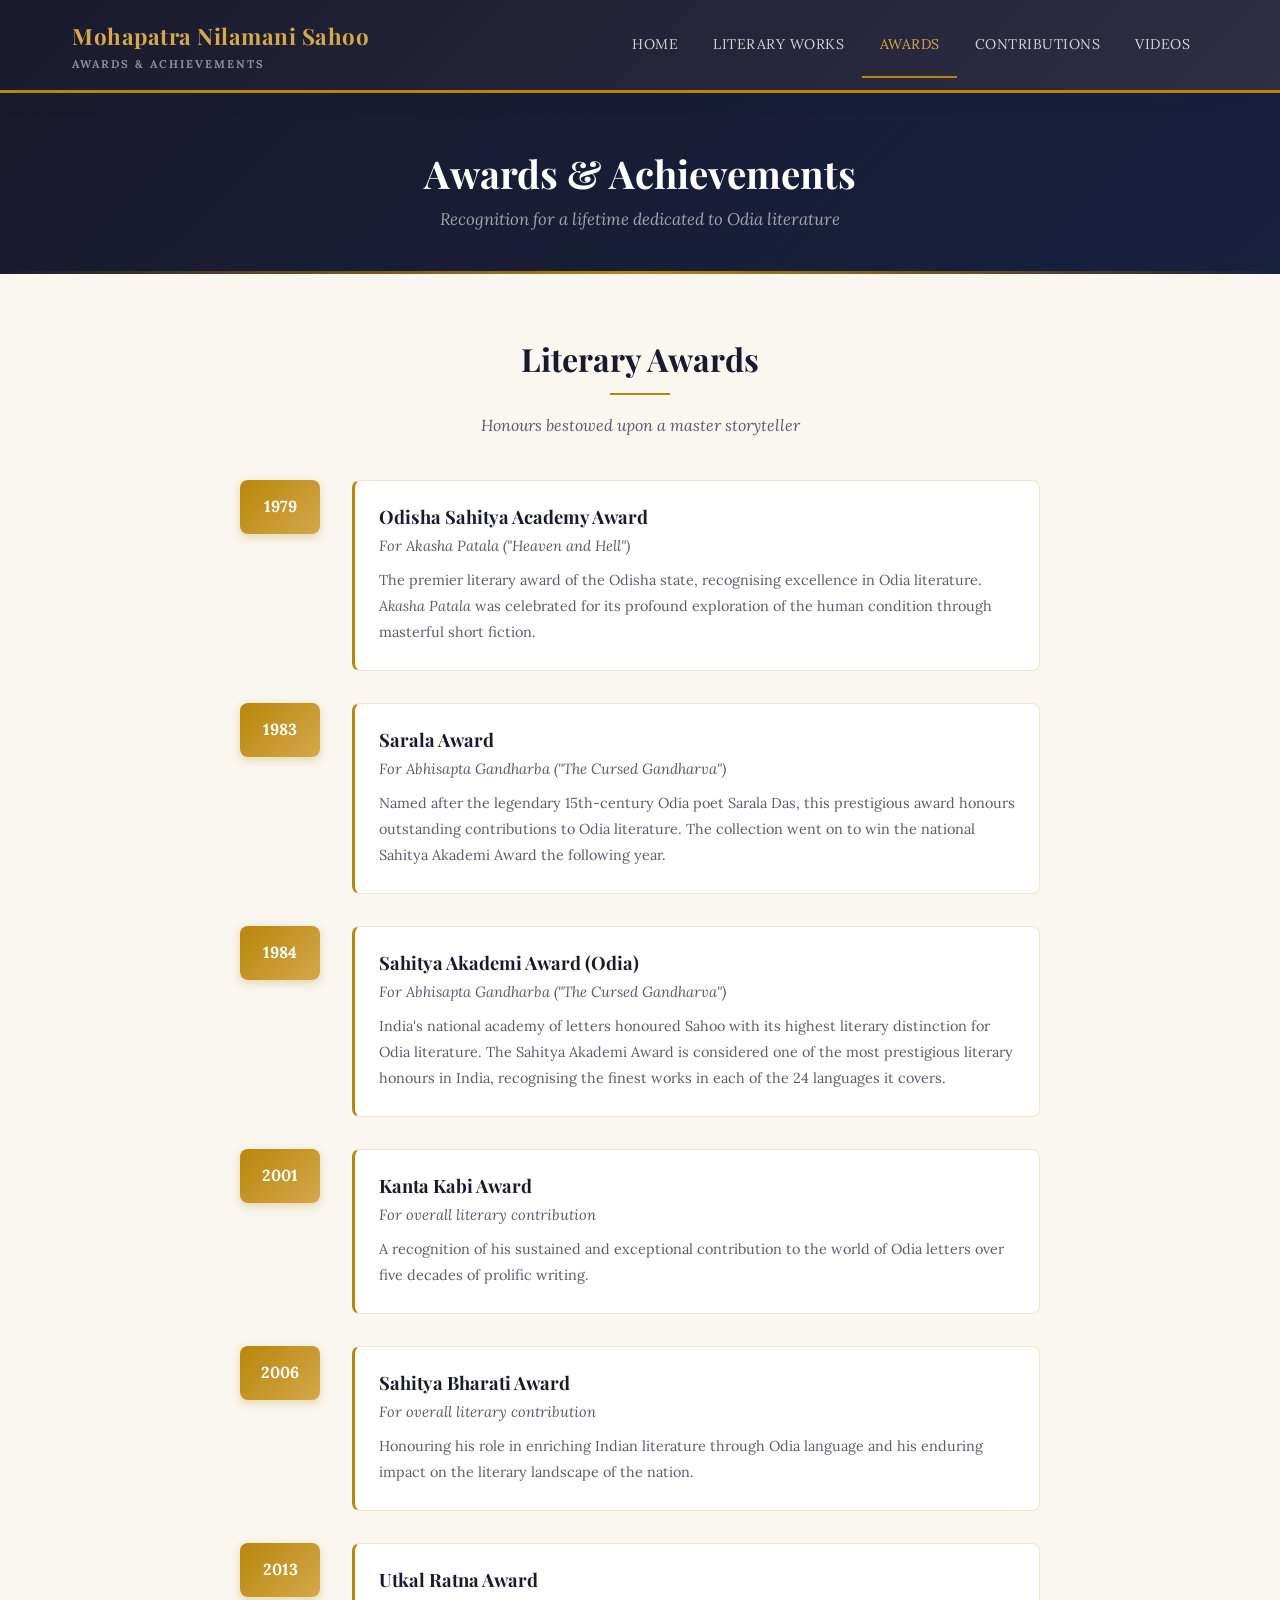
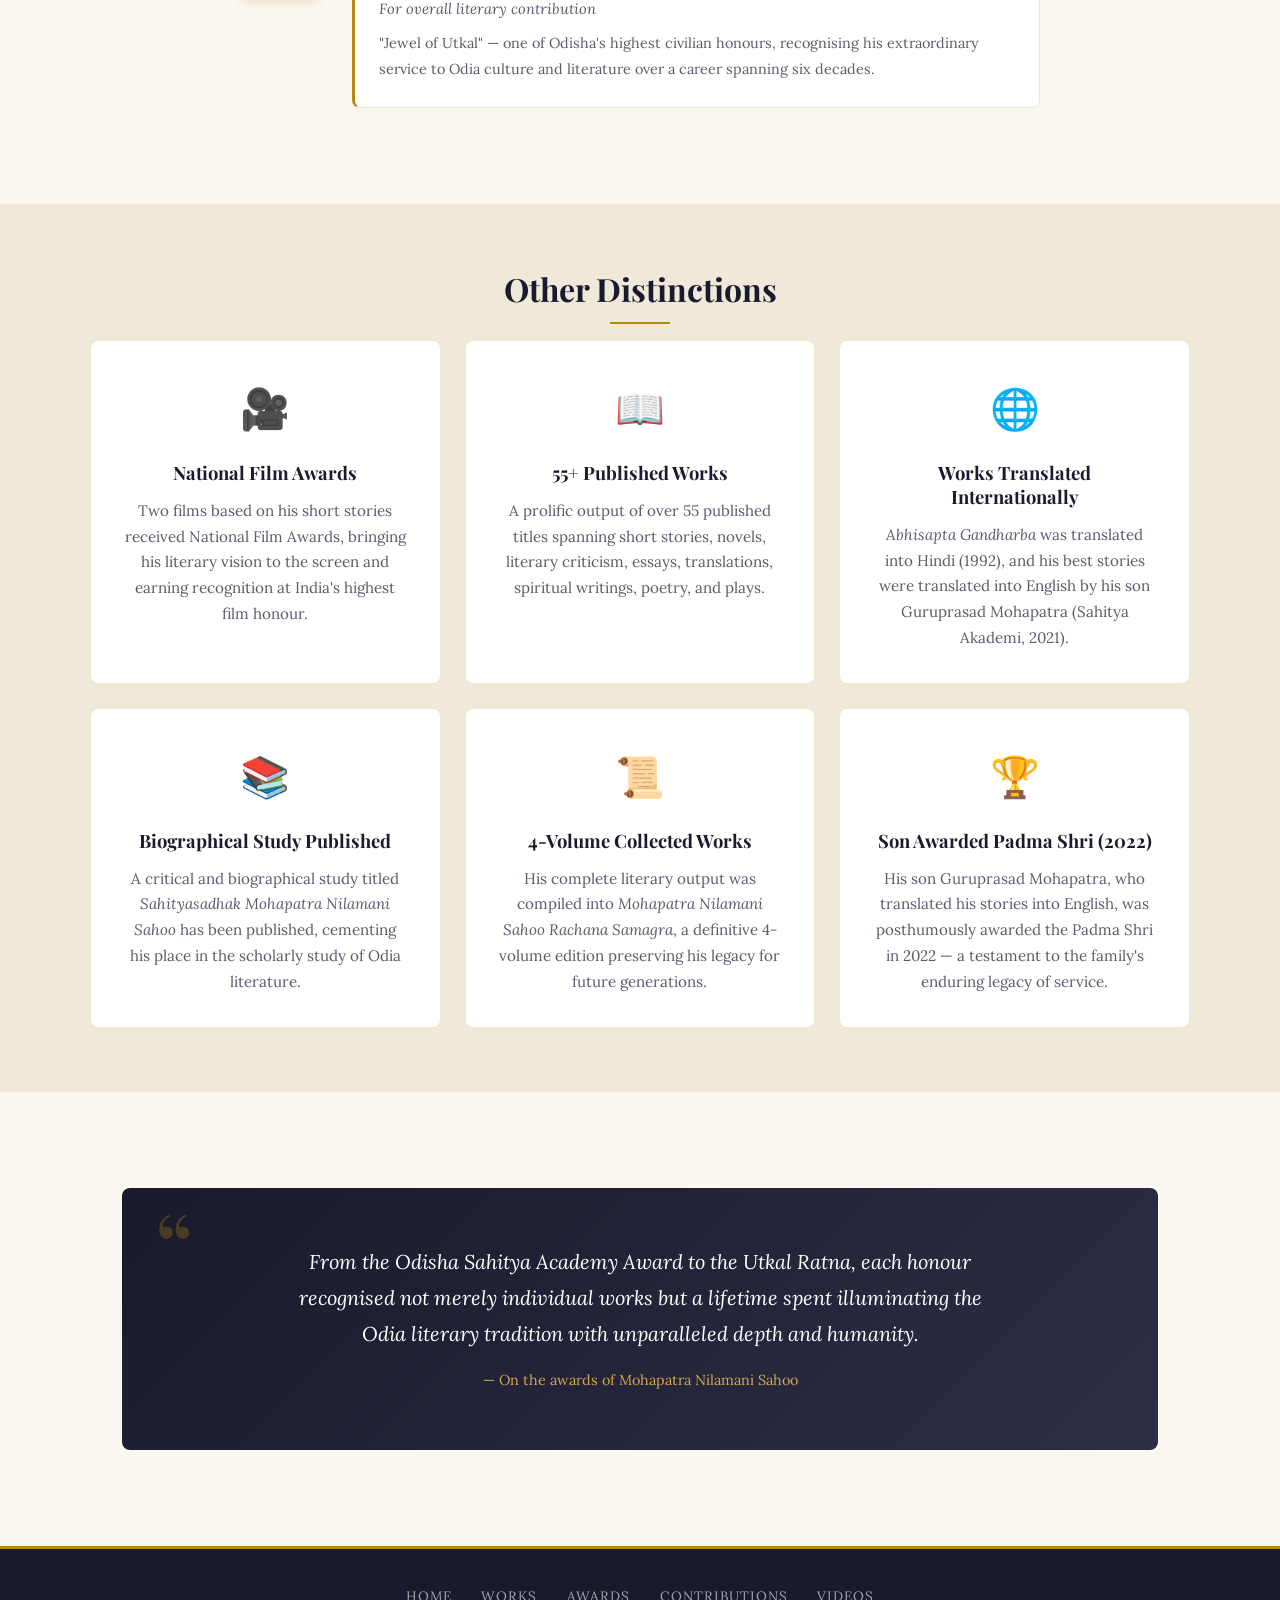
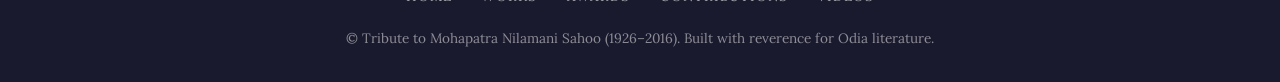
==== awards.html @ fc1d22e6 "Add static tribute website for Mohapatra Nilamani Sahoo" ====
<!DOCTYPE html>
<html lang="en">
<head>
  <meta charset="UTF-8">
  <meta name="viewport" content="width=device-width, initial-scale=1.0">
  <title>Awards &amp; Achievements — Mohapatra Nilamani Sahoo</title>
  <meta name="description" content="Awards and achievements of Mohapatra Nilamani Sahoo including Sahitya Akademi Award, Sarala Award, and Utkal Ratna.">
  <link rel="preconnect" href="https://fonts.googleapis.com">
  <link rel="preconnect" href="https://fonts.gstatic.com" crossorigin>
  <link href="https://fonts.googleapis.com/css2?family=Playfair+Display:ital,wght@0,400;0,700;1,400&family=Lora:ital,wght@0,400;0,600;0,700;1,400&display=swap" rel="stylesheet">
  <link rel="stylesheet" href="styles.css">
</head>
<body>

  <!-- HEADER -->
  <header class="site-header">
    <div class="header-inner">
      <div class="site-logo">
        <a href="index.html">
          Mohapatra Nilamani Sahoo
          <span class="subtitle">Awards &amp; Achievements</span>
        </a>
      </div>
      <button class="nav-toggle" aria-label="Toggle navigation" onclick="document.querySelector('.main-nav').classList.toggle('open')">
        <span></span><span></span><span></span>
      </button>
      <nav class="main-nav">
        <ul>
          <li><a href="index.html">Home</a></li>
          <li><a href="works.html">Literary Works</a></li>
          <li><a href="awards.html" class="active">Awards</a></li>
          <li><a href="contributions.html">Contributions</a></li>
          <li><a href="videos.html">Videos</a></li>
        </ul>
      </nav>
    </div>
  </header>

  <!-- PAGE HERO -->
  <section class="page-hero">
    <h1>Awards &amp; Achievements</h1>
    <p class="page-subtitle">Recognition for a lifetime dedicated to Odia literature</p>
  </section>

  <!-- AWARDS -->
  <section class="section">
    <h2 class="section-title">Literary Awards</h2>
    <hr class="section-divider">
    <p class="section-subtitle">Honours bestowed upon a master storyteller</p>

    <div class="awards-timeline">

      <div class="award-item">
        <div class="award-year-badge">1979</div>
        <div class="award-content">
          <h3>Odisha Sahitya Academy Award</h3>
          <p class="award-for">For <em>Akasha Patala</em> ("Heaven and Hell")</p>
          <p style="margin-top: 0.5rem; font-size: 0.9rem; color: var(--text-light);">
            The premier literary award of the Odisha state, recognising excellence in Odia literature.
            <em>Akasha Patala</em> was celebrated for its profound exploration of the human condition
            through masterful short fiction.
          </p>
        </div>
      </div>

      <div class="award-item">
        <div class="award-year-badge">1983</div>
        <div class="award-content">
          <h3>Sarala Award</h3>
          <p class="award-for">For <em>Abhisapta Gandharba</em> ("The Cursed Gandharva")</p>
          <p style="margin-top: 0.5rem; font-size: 0.9rem; color: var(--text-light);">
            Named after the legendary 15th-century Odia poet Sarala Das, this prestigious award
            honours outstanding contributions to Odia literature. The collection went on to win
            the national Sahitya Akademi Award the following year.
          </p>
        </div>
      </div>

      <div class="award-item">
        <div class="award-year-badge">1984</div>
        <div class="award-content">
          <h3>Sahitya Akademi Award (Odia)</h3>
          <p class="award-for">For <em>Abhisapta Gandharba</em> ("The Cursed Gandharva")</p>
          <p style="margin-top: 0.5rem; font-size: 0.9rem; color: var(--text-light);">
            India's national academy of letters honoured Sahoo with its highest literary distinction for
            Odia literature. The Sahitya Akademi Award is considered one of the most prestigious literary
            honours in India, recognising the finest works in each of the 24 languages it covers.
          </p>
        </div>
      </div>

      <div class="award-item">
        <div class="award-year-badge">2001</div>
        <div class="award-content">
          <h3>Kanta Kabi Award</h3>
          <p class="award-for">For overall literary contribution</p>
          <p style="margin-top: 0.5rem; font-size: 0.9rem; color: var(--text-light);">
            A recognition of his sustained and exceptional contribution to the world of Odia letters
            over five decades of prolific writing.
          </p>
        </div>
      </div>

      <div class="award-item">
        <div class="award-year-badge">2006</div>
        <div class="award-content">
          <h3>Sahitya Bharati Award</h3>
          <p class="award-for">For overall literary contribution</p>
          <p style="margin-top: 0.5rem; font-size: 0.9rem; color: var(--text-light);">
            Honouring his role in enriching Indian literature through Odia language and his
            enduring impact on the literary landscape of the nation.
          </p>
        </div>
      </div>

      <div class="award-item">
        <div class="award-year-badge">2013</div>
        <div class="award-content">
          <h3>Utkal Ratna Award</h3>
          <p class="award-for">For overall literary contribution</p>
          <p style="margin-top: 0.5rem; font-size: 0.9rem; color: var(--text-light);">
            "Jewel of Utkal" &mdash; one of Odisha's highest civilian honours, recognising his
            extraordinary service to Odia culture and literature over a career spanning six decades.
          </p>
        </div>
      </div>

    </div>
  </section>

  <!-- OTHER ACHIEVEMENTS -->
  <section class="section" style="background: var(--parchment-dark); max-width: 100%; padding: 4rem 2rem;">
    <div style="max-width: 1100px; margin: 0 auto;">
      <h2 class="section-title">Other Distinctions</h2>
      <hr class="section-divider">

      <div class="contrib-grid">
        <div class="contrib-card">
          <span class="contrib-icon">&#127909;</span>
          <h3>National Film Awards</h3>
          <p>Two films based on his short stories received National Film Awards, bringing his literary
             vision to the screen and earning recognition at India's highest film honour.</p>
        </div>

        <div class="contrib-card">
          <span class="contrib-icon">&#128214;</span>
          <h3>55+ Published Works</h3>
          <p>A prolific output of over 55 published titles spanning short stories, novels, literary
             criticism, essays, translations, spiritual writings, poetry, and plays.</p>
        </div>

        <div class="contrib-card">
          <span class="contrib-icon">&#127760;</span>
          <h3>Works Translated Internationally</h3>
          <p><em>Abhisapta Gandharba</em> was translated into Hindi (1992), and his best stories were
             translated into English by his son Guruprasad Mohapatra (Sahitya Akademi, 2021).</p>
        </div>

        <div class="contrib-card">
          <span class="contrib-icon">&#128218;</span>
          <h3>Biographical Study Published</h3>
          <p>A critical and biographical study titled <em>Sahityasadhak Mohapatra Nilamani Sahoo</em>
             has been published, cementing his place in the scholarly study of Odia literature.</p>
        </div>

        <div class="contrib-card">
          <span class="contrib-icon">&#128220;</span>
          <h3>4-Volume Collected Works</h3>
          <p>His complete literary output was compiled into <em>Mohapatra Nilamani Sahoo Rachana Samagra</em>,
             a definitive 4-volume edition preserving his legacy for future generations.</p>
        </div>

        <div class="contrib-card">
          <span class="contrib-icon">&#127942;</span>
          <h3>Son Awarded Padma Shri (2022)</h3>
          <p>His son Guruprasad Mohapatra, who translated his stories into English, was posthumously
             awarded the Padma Shri in 2022 &mdash; a testament to the family's enduring legacy of service.</p>
        </div>
      </div>
    </div>
  </section>

  <!-- QUOTE -->
  <section class="section">
    <div class="quote-block">
      <blockquote>
        From the Odisha Sahitya Academy Award to the Utkal Ratna, each honour recognised
        not merely individual works but a lifetime spent illuminating the Odia literary tradition
        with unparalleled depth and humanity.
      </blockquote>
      <cite>&mdash; On the awards of Mohapatra Nilamani Sahoo</cite>
    </div>
  </section>

  <!-- FOOTER -->
  <footer class="site-footer">
    <nav class="footer-nav">
      <a href="index.html">Home</a>
      <a href="works.html">Works</a>
      <a href="awards.html">Awards</a>
      <a href="contributions.html">Contributions</a>
      <a href="videos.html">Videos</a>
    </nav>
    <p>&copy; Tribute to Mohapatra Nilamani Sahoo (1926&ndash;2016). Built with reverence for Odia literature.</p>
  </footer>

</body>
</html>
---- styles.css ----
/* ===== RESET & BASE ===== */
*, *::before, *::after {
  margin: 0;
  padding: 0;
  box-sizing: border-box;
}

:root {
  --gold: #b8860b;
  --gold-light: #d4a84b;
  --gold-pale: #f5e6c8;
  --ink: #1a1a2e;
  --ink-light: #2d2d44;
  --parchment: #faf6f0;
  --parchment-dark: #f0e8d8;
  --white: #ffffff;
  --text: #333340;
  --text-light: #5a5a6e;
  --accent: #8b0000;
  --accent-light: #a52a2a;
  --shadow: rgba(26, 26, 46, 0.08);
  --shadow-md: rgba(26, 26, 46, 0.12);
  --border: rgba(184, 134, 11, 0.2);
  --transition: 0.3s ease;
}

html {
  scroll-behavior: smooth;
  font-size: 16px;
}

body {
  font-family: 'Lora', 'Georgia', serif;
  background-color: var(--parchment);
  color: var(--text);
  line-height: 1.8;
  min-height: 100vh;
  display: flex;
  flex-direction: column;
}

img { max-width: 100%; display: block; }
a { color: var(--accent); text-decoration: none; transition: color var(--transition); }
a:hover { color: var(--gold); }

h1, h2, h3, h4 {
  font-family: 'Playfair Display', 'Georgia', serif;
  color: var(--ink);
  line-height: 1.3;
}

/* ===== HEADER / NAV ===== */
.site-header {
  background: linear-gradient(135deg, var(--ink) 0%, var(--ink-light) 100%);
  border-bottom: 3px solid var(--gold);
  position: sticky;
  top: 0;
  z-index: 1000;
  box-shadow: 0 2px 20px var(--shadow-md);
}

.header-inner {
  max-width: 1200px;
  margin: 0 auto;
  padding: 0 2rem;
  display: flex;
  align-items: center;
  justify-content: space-between;
}

.site-logo {
  padding: 1rem 0;
}

.site-logo a {
  font-family: 'Playfair Display', serif;
  font-size: 1.4rem;
  font-weight: 700;
  color: var(--gold-light);
  letter-spacing: 0.5px;
}

.site-logo a:hover { color: var(--gold-pale); }

.site-logo .subtitle {
  display: block;
  font-family: 'Lora', serif;
  font-size: 0.7rem;
  color: rgba(255,255,255,0.5);
  letter-spacing: 2px;
  text-transform: uppercase;
  margin-top: -2px;
}

/* Hamburger */
.nav-toggle {
  display: none;
  background: none;
  border: none;
  cursor: pointer;
  padding: 0.5rem;
}

.nav-toggle span {
  display: block;
  width: 24px;
  height: 2px;
  background: var(--gold-light);
  margin: 5px 0;
  transition: var(--transition);
}

.main-nav ul {
  list-style: none;
  display: flex;
  gap: 0;
}

.main-nav a {
  display: block;
  padding: 1.2rem 1.1rem;
  color: rgba(255,255,255,0.8);
  font-family: 'Lora', serif;
  font-size: 0.88rem;
  letter-spacing: 0.5px;
  text-transform: uppercase;
  border-bottom: 2px solid transparent;
  transition: all var(--transition);
}

.main-nav a:hover,
.main-nav a.active {
  color: var(--gold-light);
  border-bottom-color: var(--gold);
}

/* ===== HERO ===== */
.hero {
  background: linear-gradient(135deg, var(--ink) 0%, #16213e 50%, var(--ink-light) 100%);
  color: var(--white);
  text-align: center;
  padding: 5rem 2rem 4rem;
  position: relative;
  overflow: hidden;
}

.hero::before {
  content: '';
  position: absolute;
  inset: 0;
  background: url("data:image/svg+xml,%3Csvg width='60' height='60' viewBox='0 0 60 60' xmlns='http://www.w3.org/2000/svg'%3E%3Cg fill='none' fill-rule='evenodd'%3E%3Cg fill='%23b8860b' fill-opacity='0.04'%3E%3Cpath d='M36 34v-4h-2v4h-4v2h4v4h2v-4h4v-2h-4zm0-30V0h-2v4h-4v2h4v4h2V6h4V4h-4zM6 34v-4H4v4H0v2h4v4h2v-4h4v-2H6zM6 4V0H4v4H0v2h4v4h2V6h4V4H6z'/%3E%3C/g%3E%3C/g%3E%3C/svg%3E");
  opacity: 1;
}

.hero-content { position: relative; z-index: 1; max-width: 800px; margin: 0 auto; }

.hero-ornament {
  color: var(--gold);
  font-size: 2rem;
  margin-bottom: 1rem;
  opacity: 0.6;
  letter-spacing: 8px;
}

.hero h1 {
  font-size: 3rem;
  color: var(--white);
  margin-bottom: 0.5rem;
  font-weight: 700;
  letter-spacing: 1px;
}

.hero .odia-name {
  font-size: 1.3rem;
  color: var(--gold-light);
  margin-bottom: 1rem;
  font-style: italic;
}

.hero .dates {
  font-size: 1.1rem;
  color: rgba(255,255,255,0.6);
  margin-bottom: 1.5rem;
}

.hero .tagline {
  font-size: 1.15rem;
  color: rgba(255,255,255,0.75);
  max-width: 600px;
  margin: 0 auto;
  font-style: italic;
  line-height: 1.7;
}

/* ===== PAGE HERO (smaller for inner pages) ===== */
.page-hero {
  background: linear-gradient(135deg, var(--ink) 0%, #16213e 100%);
  color: var(--white);
  text-align: center;
  padding: 3.5rem 2rem 2.5rem;
  position: relative;
}

.page-hero::after {
  content: '';
  position: absolute;
  bottom: 0;
  left: 0;
  right: 0;
  height: 3px;
  background: linear-gradient(90deg, transparent, var(--gold), transparent);
}

.page-hero h1 {
  font-size: 2.4rem;
  color: var(--white);
  margin-bottom: 0.3rem;
}

.page-hero .page-subtitle {
  color: rgba(255,255,255,0.6);
  font-style: italic;
  font-size: 1.05rem;
}

/* ===== SECTION ===== */
.section {
  padding: 4rem 2rem;
  max-width: 1100px;
  margin: 0 auto;
  width: 100%;
}

.section-title {
  font-size: 2rem;
  text-align: center;
  margin-bottom: 0.3rem;
  position: relative;
}

.section-subtitle {
  text-align: center;
  color: var(--text-light);
  font-style: italic;
  margin-bottom: 2.5rem;
  font-size: 1rem;
}

.section-divider {
  width: 60px;
  height: 2px;
  background: var(--gold);
  margin: 0.8rem auto 1rem;
  border: none;
}

/* ===== CARD ===== */
.card {
  background: var(--white);
  border-radius: 8px;
  padding: 2rem;
  box-shadow: 0 2px 12px var(--shadow);
  border: 1px solid var(--border);
  transition: transform var(--transition), box-shadow var(--transition);
}

.card:hover {
  transform: translateY(-3px);
  box-shadow: 0 6px 24px var(--shadow-md);
}

/* ===== BIOGRAPHY SECTION ===== */
.bio-grid {
  display: grid;
  grid-template-columns: 1fr 1fr;
  gap: 2.5rem;
  align-items: start;
}

.bio-text p {
  margin-bottom: 1rem;
  text-align: justify;
}

.bio-text p:first-child::first-letter {
  font-family: 'Playfair Display', serif;
  font-size: 3.5rem;
  float: left;
  line-height: 0.8;
  margin-right: 0.5rem;
  color: var(--gold);
  font-weight: 700;
}

.info-table {
  width: 100%;
  border-collapse: collapse;
}

.info-table tr {
  border-bottom: 1px solid var(--border);
}

.info-table td {
  padding: 0.75rem 1rem;
  vertical-align: top;
}

.info-table td:first-child {
  font-weight: 600;
  color: var(--ink);
  white-space: nowrap;
  width: 35%;
  font-size: 0.92rem;
}

.info-table td:last-child {
  color: var(--text-light);
}

/* ===== TIMELINE (Career) ===== */
.timeline {
  position: relative;
  padding-left: 2rem;
}

.timeline::before {
  content: '';
  position: absolute;
  left: 0;
  top: 0;
  bottom: 0;
  width: 2px;
  background: linear-gradient(to bottom, var(--gold), var(--gold-pale));
}

.timeline-item {
  position: relative;
  margin-bottom: 1.5rem;
  padding-left: 1.5rem;
}

.timeline-item::before {
  content: '';
  position: absolute;
  left: -2rem;
  top: 0.5rem;
  width: 10px;
  height: 10px;
  background: var(--gold);
  border-radius: 50%;
  border: 2px solid var(--parchment);
  margin-left: -4px;
}

.timeline-period {
  font-size: 0.82rem;
  font-weight: 700;
  color: var(--gold);
  text-transform: uppercase;
  letter-spacing: 1px;
}

.timeline-role {
  font-weight: 600;
  color: var(--ink);
  margin-top: 0.15rem;
}

.timeline-detail {
  font-size: 0.92rem;
  color: var(--text-light);
}

/* ===== WORKS PAGE ===== */
.works-nav {
  display: flex;
  justify-content: center;
  flex-wrap: wrap;
  gap: 0.5rem;
  margin-bottom: 2.5rem;
}

.works-nav a {
  padding: 0.5rem 1.2rem;
  border: 1px solid var(--border);
  border-radius: 100px;
  font-size: 0.88rem;
  color: var(--text);
  background: var(--white);
  transition: all var(--transition);
}

.works-nav a:hover,
.works-nav a.active {
  background: var(--gold);
  color: var(--white);
  border-color: var(--gold);
}

.works-category {
  margin-bottom: 3rem;
}

.works-category h2 {
  font-size: 1.6rem;
  color: var(--ink);
  border-left: 4px solid var(--gold);
  padding-left: 1rem;
  margin-bottom: 1.5rem;
}

.works-category h2 .count {
  font-size: 0.85rem;
  font-weight: 400;
  color: var(--text-light);
  margin-left: 0.5rem;
}

.works-grid {
  display: grid;
  grid-template-columns: repeat(auto-fill, minmax(300px, 1fr));
  gap: 1.2rem;
}

.work-card {
  background: var(--white);
  border-radius: 6px;
  padding: 1.3rem 1.5rem;
  border: 1px solid var(--border);
  display: flex;
  align-items: flex-start;
  gap: 1rem;
  transition: all var(--transition);
}

.work-card:hover {
  border-color: var(--gold);
  box-shadow: 0 4px 16px var(--shadow);
}

.work-year {
  background: var(--ink);
  color: var(--gold-light);
  font-size: 0.78rem;
  font-weight: 700;
  padding: 0.3rem 0.6rem;
  border-radius: 4px;
  white-space: nowrap;
  flex-shrink: 0;
  min-width: 3.2rem;
  text-align: center;
}

.work-year.no-year {
  background: var(--text-light);
  color: var(--white);
}

.work-info h3 {
  font-size: 1rem;
  font-weight: 600;
  color: var(--ink);
  font-style: italic;
  margin-bottom: 0.2rem;
}

.work-info p {
  font-size: 0.85rem;
  color: var(--text-light);
  line-height: 1.5;
}

/* ===== AWARDS PAGE ===== */
.awards-timeline {
  max-width: 800px;
  margin: 0 auto;
}

.award-item {
  display: flex;
  gap: 2rem;
  margin-bottom: 2rem;
  align-items: flex-start;
}

.award-year-badge {
  background: linear-gradient(135deg, var(--gold), var(--gold-light));
  color: var(--white);
  font-size: 1rem;
  font-weight: 700;
  padding: 0.8rem 1.2rem;
  border-radius: 8px;
  text-align: center;
  flex-shrink: 0;
  min-width: 5rem;
  box-shadow: 0 3px 10px rgba(184, 134, 11, 0.3);
}

.award-content {
  background: var(--white);
  border-radius: 8px;
  padding: 1.5rem;
  flex: 1;
  border: 1px solid var(--border);
  border-left: 3px solid var(--gold);
}

.award-content h3 {
  font-size: 1.15rem;
  color: var(--ink);
  margin-bottom: 0.3rem;
}

.award-content .award-for {
  font-style: italic;
  color: var(--text-light);
  font-size: 0.92rem;
}

/* ===== PHILANTHROPY / CONTRIBUTIONS ===== */
.contrib-grid {
  display: grid;
  grid-template-columns: repeat(auto-fill, minmax(320px, 1fr));
  gap: 1.5rem;
}

.contrib-card {
  background: var(--white);
  border-radius: 8px;
  padding: 2rem;
  border: 1px solid var(--border);
  text-align: center;
  transition: all var(--transition);
}

.contrib-card:hover {
  box-shadow: 0 6px 24px var(--shadow-md);
  transform: translateY(-3px);
}

.contrib-icon {
  font-size: 2.5rem;
  margin-bottom: 1rem;
  display: block;
}

.contrib-card h3 {
  font-size: 1.15rem;
  margin-bottom: 0.8rem;
  color: var(--ink);
}

.contrib-card p {
  color: var(--text-light);
  font-size: 0.95rem;
  line-height: 1.7;
}

/* ===== VIDEOS ===== */
.videos-grid {
  display: grid;
  grid-template-columns: repeat(auto-fill, minmax(480px, 1fr));
  gap: 2rem;
}

.video-card {
  background: var(--white);
  border-radius: 8px;
  overflow: hidden;
  border: 1px solid var(--border);
  box-shadow: 0 2px 12px var(--shadow);
  transition: all var(--transition);
}

.video-card:hover {
  box-shadow: 0 6px 24px var(--shadow-md);
  transform: translateY(-3px);
}

.video-embed {
  position: relative;
  padding-bottom: 56.25%;
  height: 0;
  overflow: hidden;
}

.video-embed iframe {
  position: absolute;
  top: 0; left: 0;
  width: 100%;
  height: 100%;
  border: none;
}

.video-info {
  padding: 1.2rem 1.5rem;
}

.video-info h3 {
  font-size: 1rem;
  color: var(--ink);
  margin-bottom: 0.3rem;
}

.video-info p {
  font-size: 0.88rem;
  color: var(--text-light);
}

/* ===== QUOTE BLOCK ===== */
.quote-block {
  background: linear-gradient(135deg, var(--ink), var(--ink-light));
  color: var(--white);
  text-align: center;
  padding: 3.5rem 2rem;
  margin: 2rem 0;
  border-radius: 8px;
  position: relative;
}

.quote-block::before {
  content: '\201C';
  font-family: 'Playfair Display', serif;
  font-size: 6rem;
  position: absolute;
  top: 0.5rem;
  left: 2rem;
  color: var(--gold);
  opacity: 0.3;
  line-height: 1;
}

.quote-block blockquote {
  font-size: 1.25rem;
  font-style: italic;
  max-width: 700px;
  margin: 0 auto;
  line-height: 1.8;
  position: relative;
  z-index: 1;
}

.quote-block cite {
  display: block;
  margin-top: 1rem;
  font-size: 0.9rem;
  color: var(--gold-light);
  font-style: normal;
}

/* ===== STATS BAR ===== */
.stats-bar {
  display: flex;
  justify-content: center;
  gap: 3rem;
  flex-wrap: wrap;
  padding: 2.5rem 2rem;
  background: var(--white);
  border-radius: 8px;
  box-shadow: 0 2px 12px var(--shadow);
  border: 1px solid var(--border);
  margin-bottom: 3rem;
}

.stat-item {
  text-align: center;
}

.stat-number {
  font-family: 'Playfair Display', serif;
  font-size: 2.5rem;
  font-weight: 700;
  color: var(--gold);
  line-height: 1;
}

.stat-label {
  font-size: 0.82rem;
  text-transform: uppercase;
  letter-spacing: 1.5px;
  color: var(--text-light);
  margin-top: 0.3rem;
}

/* ===== FOOTER ===== */
.site-footer {
  background: var(--ink);
  color: rgba(255,255,255,0.5);
  text-align: center;
  padding: 2rem;
  margin-top: auto;
  border-top: 3px solid var(--gold);
}

.site-footer p {
  font-size: 0.85rem;
}

.footer-nav {
  margin-bottom: 1rem;
}

.footer-nav a {
  color: rgba(255,255,255,0.6);
  margin: 0 0.8rem;
  font-size: 0.85rem;
  text-transform: uppercase;
  letter-spacing: 1px;
}

.footer-nav a:hover {
  color: var(--gold-light);
}

/* ===== RESPONSIVE ===== */
@media (max-width: 768px) {
  .header-inner {
    flex-wrap: wrap;
  }

  .nav-toggle {
    display: block;
  }

  .main-nav {
    width: 100%;
    display: none;
    order: 3;
  }

  .main-nav.open {
    display: block;
  }

  .main-nav ul {
    flex-direction: column;
  }

  .main-nav a {
    padding: 0.8rem 0;
    border-bottom: 1px solid rgba(255,255,255,0.05);
  }

  .hero h1 { font-size: 2rem; }
  .hero { padding: 3rem 1.5rem; }
  .page-hero h1 { font-size: 1.8rem; }

  .bio-grid {
    grid-template-columns: 1fr;
  }

  .section { padding: 2.5rem 1.5rem; }

  .works-grid {
    grid-template-columns: 1fr;
  }

  .award-item {
    flex-direction: column;
    gap: 1rem;
  }

  .videos-grid {
    grid-template-columns: 1fr;
  }

  .stats-bar {
    gap: 1.5rem;
  }

  .stat-number { font-size: 2rem; }
}

@media (max-width: 480px) {
  .hero h1 { font-size: 1.6rem; }
  .works-nav a { padding: 0.4rem 0.8rem; font-size: 0.8rem; }
  .stats-bar { gap: 1rem; }
}

/* ===== LEGACY NOTE ===== */
.legacy-banner {
  background: var(--parchment-dark);
  border: 1px solid var(--border);
  border-radius: 8px;
  padding: 1.5rem 2rem;
  margin-bottom: 2rem;
  font-style: italic;
  color: var(--text-light);
  text-align: center;
  line-height: 1.7;
}

/* ===== LITERARY STYLE SECTION ===== */
.style-list {
  list-style: none;
  display: grid;
  grid-template-columns: repeat(auto-fill, minmax(280px, 1fr));
  gap: 1rem;
}

.style-list li {
  padding: 1rem 1.2rem;
  background: var(--white);
  border-left: 3px solid var(--gold);
  border-radius: 0 6px 6px 0;
  box-shadow: 0 1px 6px var(--shadow);
  font-size: 0.95rem;
  color: var(--text);
}

/* Son's tribute section */
.tribute-box {
  background: linear-gradient(135deg, var(--gold-pale), var(--parchment));
  border: 1px solid var(--gold);
  border-radius: 8px;
  padding: 2rem;
  margin-top: 2rem;
}

.tribute-box h3 {
  color: var(--gold);
  margin-bottom: 0.8rem;
}

.tribute-box p {
  color: var(--text);
  line-height: 1.8;
}
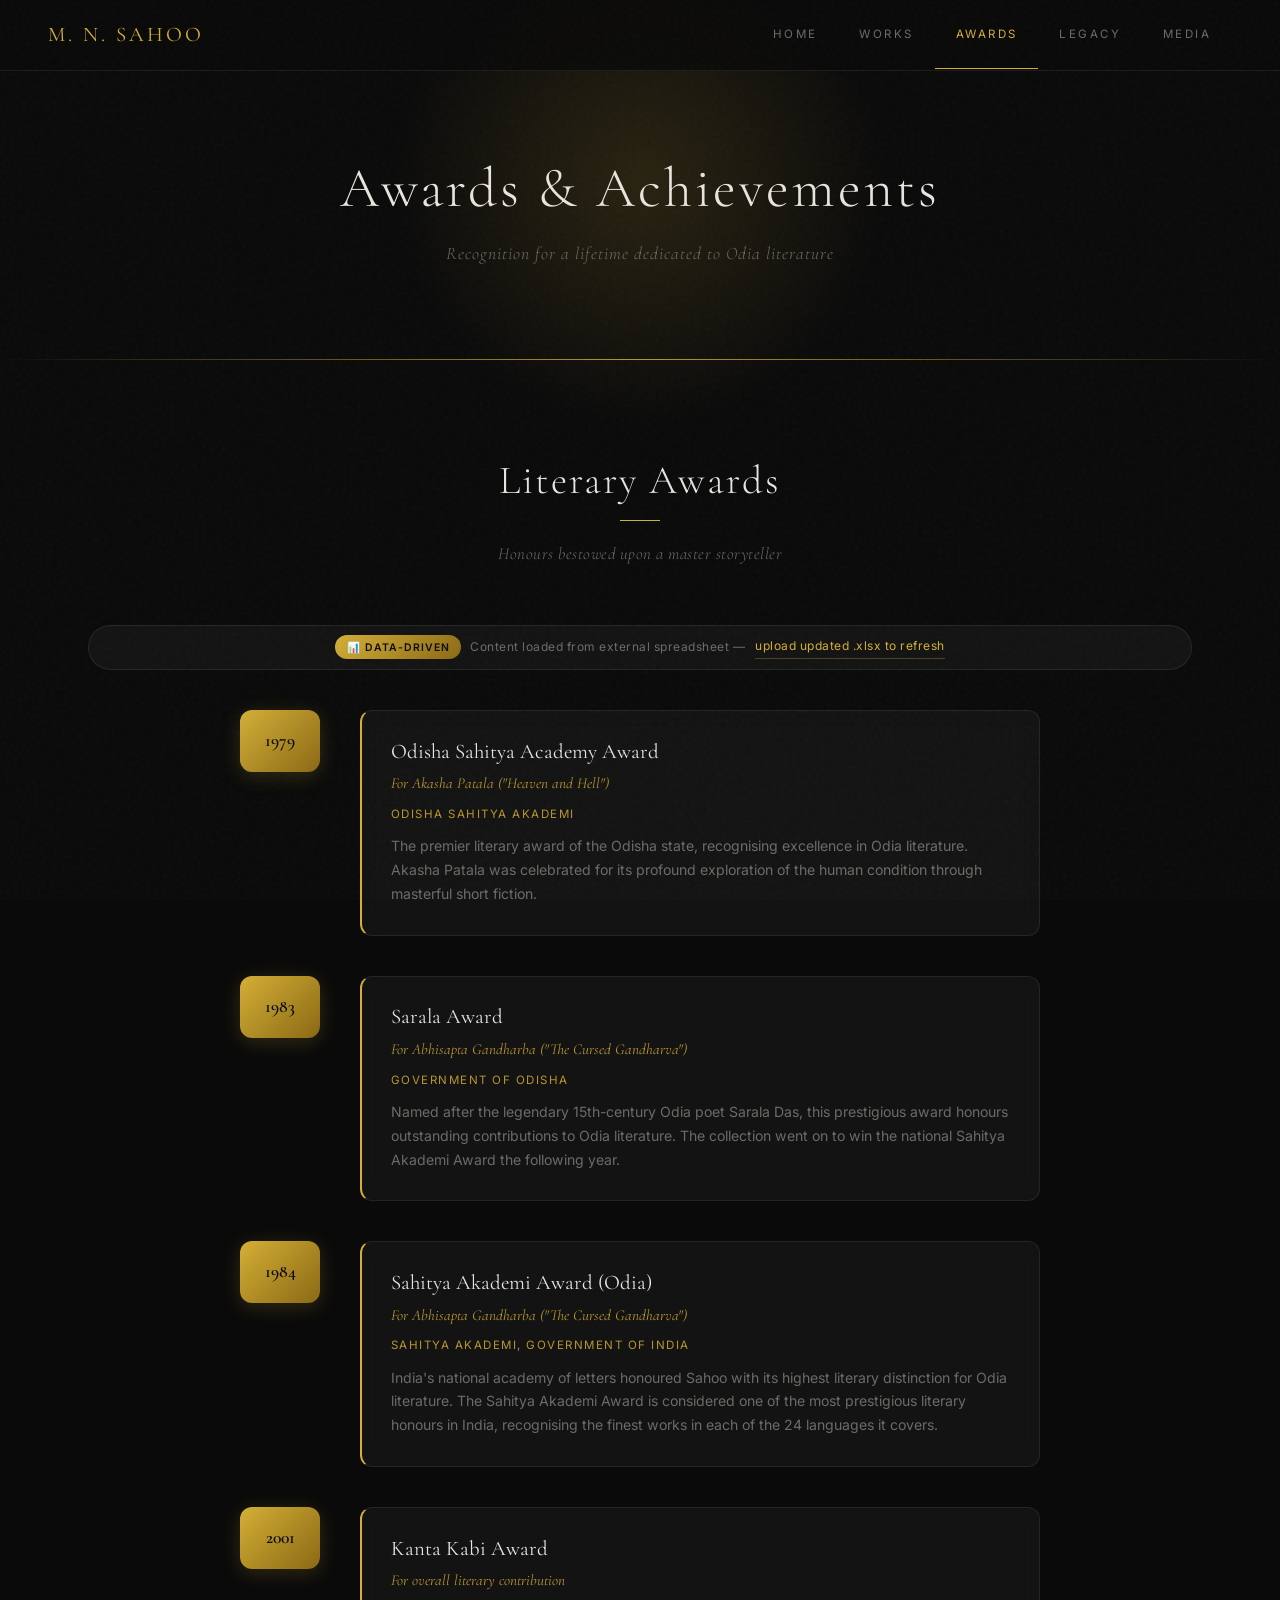
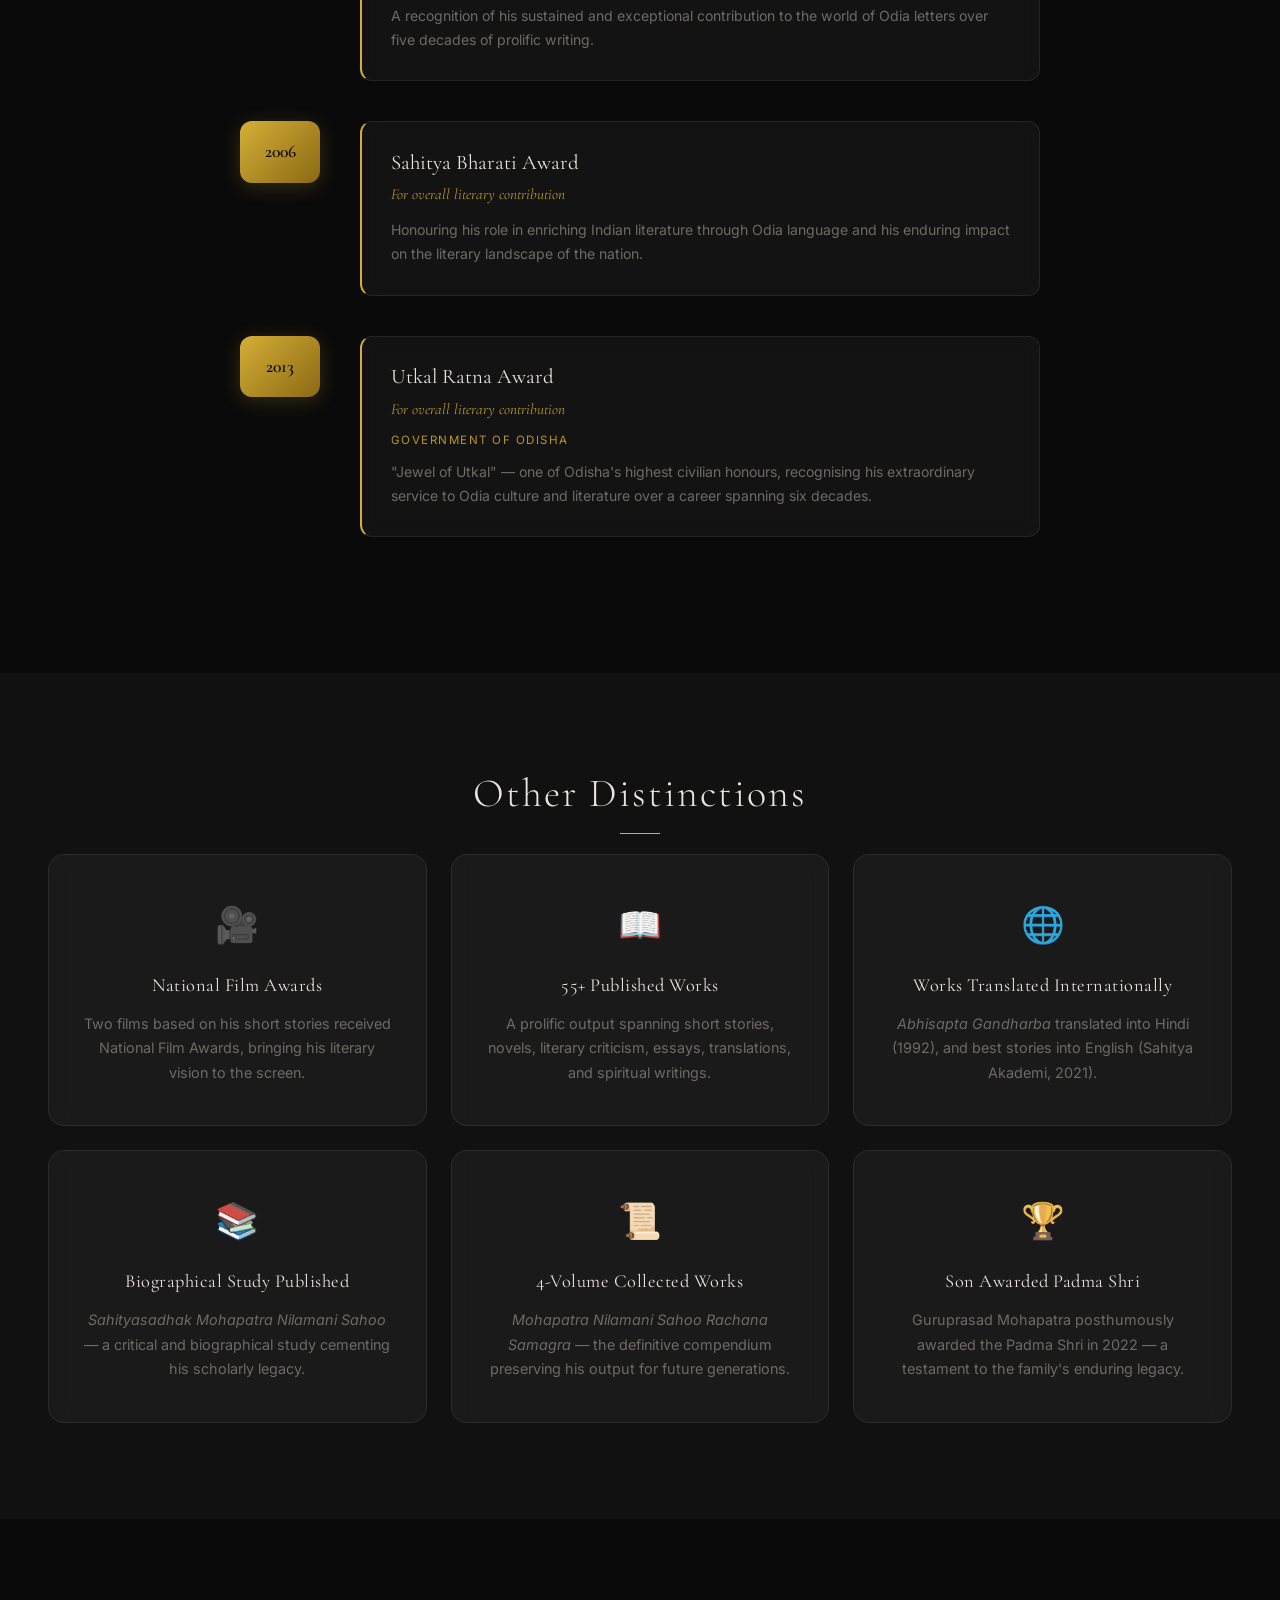
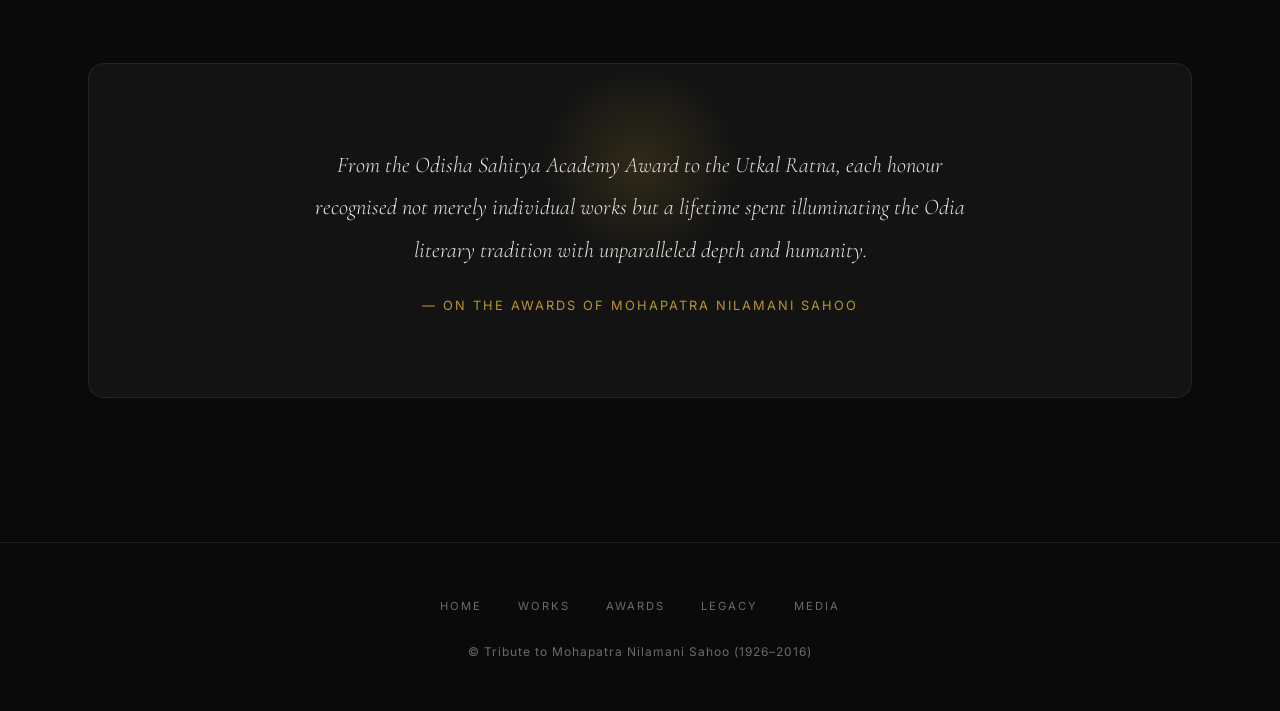
==== commit 5818e18d: "Changed Look and feel to luxury model ; Implements Data driven awards , literary work" ====
--- a/awards.html
+++ b/awards.html
@@ -4,11 +4,13 @@
   <meta charset="UTF-8">
   <meta name="viewport" content="width=device-width, initial-scale=1.0">
   <title>Awards &amp; Achievements — Mohapatra Nilamani Sahoo</title>
-  <meta name="description" content="Awards and achievements of Mohapatra Nilamani Sahoo including Sahitya Akademi Award, Sarala Award, and Utkal Ratna.">
+  <meta name="description" content="Awards and achievements of Mohapatra Nilamani Sahoo.">
+  <meta name="theme-color" content="#0A0A0A">
   <link rel="preconnect" href="https://fonts.googleapis.com">
   <link rel="preconnect" href="https://fonts.gstatic.com" crossorigin>
-  <link href="https://fonts.googleapis.com/css2?family=Playfair+Display:ital,wght@0,400;0,700;1,400&family=Lora:ital,wght@0,400;0,600;0,700;1,400&display=swap" rel="stylesheet">
+  <link href="https://fonts.googleapis.com/css2?family=Cormorant+Garamond:ital,wght@0,300;0,400;0,600;1,300;1,400&family=Inter:wght@300;400;500&display=swap" rel="stylesheet">
   <link rel="stylesheet" href="styles.css">
+  <script src="https://cdn.sheetjs.com/xlsx-0.20.3/package/dist/xlsx.full.min.js"></script>
 </head>
 <body>
 
@@ -16,10 +18,7 @@
   <header class="site-header">
     <div class="header-inner">
       <div class="site-logo">
-        <a href="index.html">
-          Mohapatra Nilamani Sahoo
-          <span class="subtitle">Awards &amp; Achievements</span>
-        </a>
+        <a href="index.html">M. N. Sahoo</a>
       </div>
       <button class="nav-toggle" aria-label="Toggle navigation" onclick="document.querySelector('.main-nav').classList.toggle('open')">
         <span></span><span></span><span></span>
@@ -27,10 +26,10 @@
       <nav class="main-nav">
         <ul>
           <li><a href="index.html">Home</a></li>
-          <li><a href="works.html">Literary Works</a></li>
+          <li><a href="works.html">Works</a></li>
           <li><a href="awards.html" class="active">Awards</a></li>
-          <li><a href="contributions.html">Contributions</a></li>
-          <li><a href="videos.html">Videos</a></li>
+          <li><a href="contributions.html">Legacy</a></li>
+          <li><a href="videos.html">Media</a></li>
         </ul>
       </nav>
     </div>
@@ -44,145 +43,69 @@
 
   <!-- AWARDS -->
   <section class="section">
-    <h2 class="section-title">Literary Awards</h2>
+    <h2 class="section-title reveal">Literary Awards</h2>
     <hr class="section-divider">
-    <p class="section-subtitle">Honours bestowed upon a master storyteller</p>
+    <p class="section-subtitle reveal">Honours bestowed upon a master storyteller</p>
 
-    <div class="awards-timeline">
+    <div class="data-source-note">
+      <span class="data-badge">&#128202; Data-driven</span>
+      Content loaded from external spreadsheet &mdash;
+      <label for="xlsx-upload" class="upload-link">upload updated .xlsx to refresh</label>
+      <input type="file" id="xlsx-upload" accept=".xlsx,.xls,.csv" style="display:none;">
+    </div>
 
-      <div class="award-item">
-        <div class="award-year-badge">1979</div>
-        <div class="award-content">
-          <h3>Odisha Sahitya Academy Award</h3>
-          <p class="award-for">For <em>Akasha Patala</em> ("Heaven and Hell")</p>
-          <p style="margin-top: 0.5rem; font-size: 0.9rem; color: var(--text-light);">
-            The premier literary award of the Odisha state, recognising excellence in Odia literature.
-            <em>Akasha Patala</em> was celebrated for its profound exploration of the human condition
-            through masterful short fiction.
-          </p>
-        </div>
+    <div class="awards-timeline" id="awards-timeline">
+      <div class="loading-spinner">
+        <div class="spinner"></div>
+        <p>Loading awards&hellip;</p>
       </div>
-
-      <div class="award-item">
-        <div class="award-year-badge">1983</div>
-        <div class="award-content">
-          <h3>Sarala Award</h3>
-          <p class="award-for">For <em>Abhisapta Gandharba</em> ("The Cursed Gandharva")</p>
-          <p style="margin-top: 0.5rem; font-size: 0.9rem; color: var(--text-light);">
-            Named after the legendary 15th-century Odia poet Sarala Das, this prestigious award
-            honours outstanding contributions to Odia literature. The collection went on to win
-            the national Sahitya Akademi Award the following year.
-          </p>
-        </div>
-      </div>
-
-      <div class="award-item">
-        <div class="award-year-badge">1984</div>
-        <div class="award-content">
-          <h3>Sahitya Akademi Award (Odia)</h3>
-          <p class="award-for">For <em>Abhisapta Gandharba</em> ("The Cursed Gandharva")</p>
-          <p style="margin-top: 0.5rem; font-size: 0.9rem; color: var(--text-light);">
-            India's national academy of letters honoured Sahoo with its highest literary distinction for
-            Odia literature. The Sahitya Akademi Award is considered one of the most prestigious literary
-            honours in India, recognising the finest works in each of the 24 languages it covers.
-          </p>
-        </div>
-      </div>
-
-      <div class="award-item">
-        <div class="award-year-badge">2001</div>
-        <div class="award-content">
-          <h3>Kanta Kabi Award</h3>
-          <p class="award-for">For overall literary contribution</p>
-          <p style="margin-top: 0.5rem; font-size: 0.9rem; color: var(--text-light);">
-            A recognition of his sustained and exceptional contribution to the world of Odia letters
-            over five decades of prolific writing.
-          </p>
-        </div>
-      </div>
-
-      <div class="award-item">
-        <div class="award-year-badge">2006</div>
-        <div class="award-content">
-          <h3>Sahitya Bharati Award</h3>
-          <p class="award-for">For overall literary contribution</p>
-          <p style="margin-top: 0.5rem; font-size: 0.9rem; color: var(--text-light);">
-            Honouring his role in enriching Indian literature through Odia language and his
-            enduring impact on the literary landscape of the nation.
-          </p>
-        </div>
-      </div>
-
-      <div class="award-item">
-        <div class="award-year-badge">2013</div>
-        <div class="award-content">
-          <h3>Utkal Ratna Award</h3>
-          <p class="award-for">For overall literary contribution</p>
-          <p style="margin-top: 0.5rem; font-size: 0.9rem; color: var(--text-light);">
-            "Jewel of Utkal" &mdash; one of Odisha's highest civilian honours, recognising his
-            extraordinary service to Odia culture and literature over a career spanning six decades.
-          </p>
-        </div>
-      </div>
-
     </div>
   </section>
 
   <!-- OTHER ACHIEVEMENTS -->
-  <section class="section" style="background: var(--parchment-dark); max-width: 100%; padding: 4rem 2rem;">
-    <div style="max-width: 1100px; margin: 0 auto;">
-      <h2 class="section-title">Other Distinctions</h2>
+  <div class="section-dark">
+    <div class="inner">
+      <h2 class="section-title reveal">Other Distinctions</h2>
       <hr class="section-divider">
 
       <div class="contrib-grid">
-        <div class="contrib-card">
+        <div class="contrib-card reveal">
           <span class="contrib-icon">&#127909;</span>
           <h3>National Film Awards</h3>
-          <p>Two films based on his short stories received National Film Awards, bringing his literary
-             vision to the screen and earning recognition at India's highest film honour.</p>
+          <p>Two films based on his short stories received National Film Awards, bringing his literary vision to the screen.</p>
         </div>
-
-        <div class="contrib-card">
+        <div class="contrib-card reveal">
           <span class="contrib-icon">&#128214;</span>
           <h3>55+ Published Works</h3>
-          <p>A prolific output of over 55 published titles spanning short stories, novels, literary
-             criticism, essays, translations, spiritual writings, poetry, and plays.</p>
+          <p>A prolific output spanning short stories, novels, literary criticism, essays, translations, and spiritual writings.</p>
         </div>
-
-        <div class="contrib-card">
+        <div class="contrib-card reveal">
           <span class="contrib-icon">&#127760;</span>
           <h3>Works Translated Internationally</h3>
-          <p><em>Abhisapta Gandharba</em> was translated into Hindi (1992), and his best stories were
-             translated into English by his son Guruprasad Mohapatra (Sahitya Akademi, 2021).</p>
+          <p><em>Abhisapta Gandharba</em> translated into Hindi (1992), and best stories into English (Sahitya Akademi, 2021).</p>
         </div>
-
-        <div class="contrib-card">
+        <div class="contrib-card reveal">
           <span class="contrib-icon">&#128218;</span>
           <h3>Biographical Study Published</h3>
-          <p>A critical and biographical study titled <em>Sahityasadhak Mohapatra Nilamani Sahoo</em>
-             has been published, cementing his place in the scholarly study of Odia literature.</p>
+          <p><em>Sahityasadhak Mohapatra Nilamani Sahoo</em> — a critical and biographical study cementing his scholarly legacy.</p>
         </div>
-
-        <div class="contrib-card">
+        <div class="contrib-card reveal">
           <span class="contrib-icon">&#128220;</span>
           <h3>4-Volume Collected Works</h3>
-          <p>His complete literary output was compiled into <em>Mohapatra Nilamani Sahoo Rachana Samagra</em>,
-             a definitive 4-volume edition preserving his legacy for future generations.</p>
+          <p><em>Mohapatra Nilamani Sahoo Rachana Samagra</em> — the definitive compendium preserving his output for future generations.</p>
         </div>
-
-        <div class="contrib-card">
+        <div class="contrib-card reveal">
           <span class="contrib-icon">&#127942;</span>
-          <h3>Son Awarded Padma Shri (2022)</h3>
-          <p>His son Guruprasad Mohapatra, who translated his stories into English, was posthumously
-             awarded the Padma Shri in 2022 &mdash; a testament to the family's enduring legacy of service.</p>
+          <h3>Son Awarded Padma Shri</h3>
+          <p>Guruprasad Mohapatra posthumously awarded the Padma Shri in 2022 — a testament to the family's enduring legacy.</p>
         </div>
       </div>
     </div>
-  </section>
+  </div>
 
   <!-- QUOTE -->
   <section class="section">
-    <div class="quote-block">
+    <div class="quote-block reveal">
       <blockquote>
         From the Odisha Sahitya Academy Award to the Utkal Ratna, each honour recognised
         not merely individual works but a lifetime spent illuminating the Odia literary tradition
@@ -198,11 +121,70 @@
       <a href="index.html">Home</a>
       <a href="works.html">Works</a>
       <a href="awards.html">Awards</a>
-      <a href="contributions.html">Contributions</a>
-      <a href="videos.html">Videos</a>
+      <a href="contributions.html">Legacy</a>
+      <a href="videos.html">Media</a>
     </nav>
-    <p>&copy; Tribute to Mohapatra Nilamani Sahoo (1926&ndash;2016). Built with reverence for Odia literature.</p>
+    <p>&copy; Tribute to Mohapatra Nilamani Sahoo (1926&ndash;2016)</p>
   </footer>
 
+  <script>
+    function renderAward(item) {
+      const desc = item.description ? `<p style="margin-top:0.6rem;font-size:0.88rem;color:var(--text-dim);">${item.description}</p>` : '';
+      const presenter = item.presentedBy ? `<p style="font-size:0.72rem;color:var(--gold-dim);margin-top:0.5rem;letter-spacing:1.5px;text-transform:uppercase;">${item.presentedBy}</p>` : '';
+      return `
+        <div class="award-item reveal">
+          <div class="award-year-badge">${item.year}</div>
+          <div class="award-content">
+            <h3>${item.award}</h3>
+            <p class="award-for">${item.awardedFor}</p>
+            ${presenter}${desc}
+          </div>
+        </div>`;
+    }
+
+    function renderAwards(data) {
+      const sorted = [...data].sort((a, b) => parseInt(a.year) - parseInt(b.year));
+      document.getElementById('awards-timeline').innerHTML = sorted.map(renderAward).join('');
+      document.querySelectorAll('.reveal').forEach(el => observer.observe(el));
+    }
+
+    function parseXLSX(ab) {
+      const wb = XLSX.read(ab, { type: 'array' });
+      return XLSX.utils.sheet_to_json(wb.Sheets[wb.SheetNames[0]]).map(r => ({
+        year: r['Year'] != null ? String(r['Year']) : '', award: r['Award Name'] || r['Award'] || '',
+        awardedFor: r['Awarded For'] || '', presentedBy: r['Presented By'] || '', description: r['Description'] || '',
+      }));
+    }
+
+    document.getElementById('xlsx-upload').addEventListener('change', async function(e) {
+      const file = e.target.files[0]; if (!file) return;
+      try { renderAwards(parseXLSX(await file.arrayBuffer())); showToast(`Loaded ${file.name}`); }
+      catch (err) { showToast('Error: ' + err.message, true); }
+    });
+
+    function showToast(msg, isError) {
+      const t = document.createElement('div');
+      t.className = 'toast' + (isError ? ' toast-error' : '');
+      t.textContent = msg; document.body.appendChild(t);
+      setTimeout(() => t.classList.add('show'), 10);
+      setTimeout(() => { t.classList.remove('show'); setTimeout(() => t.remove(), 400); }, 3000);
+    }
+
+    const observer = new IntersectionObserver((entries) => {
+      entries.forEach(e => { if (e.isIntersecting) e.target.classList.add('visible'); });
+    }, { threshold: 0.1, rootMargin: '0px 0px -50px 0px' });
+    document.querySelectorAll('.reveal').forEach(el => observer.observe(el));
+
+    (async function() {
+      try {
+        let data;
+        try { const r = await fetch('awards.xlsx'); if (!r.ok) throw 0; data = parseXLSX(await r.arrayBuffer()); }
+        catch { data = await (await fetch('data/awards.json')).json(); }
+        renderAwards(data);
+      } catch (err) {
+        document.getElementById('awards-timeline').innerHTML = `<p style="text-align:center;color:var(--accent);">Unable to load awards.</p>`;
+      }
+    })();
+  </script>
 </body>
 </html>
--- a/styles.css
+++ b/styles.css
@@ -1,3 +1,8 @@
+/* ===================================================================
+   MOHAPATRA NILAMANI SAHOO — Luxury Dark Theme
+   Inspired by: Rolex, Hermès, Apple product pages
+   =================================================================== */
+
 /* ===== RESET & BASE ===== */
 *, *::before, *::after {
   margin: 0;
@@ -6,22 +11,27 @@
 }
 
 :root {
-  --gold: #b8860b;
-  --gold-light: #d4a84b;
-  --gold-pale: #f5e6c8;
-  --ink: #1a1a2e;
-  --ink-light: #2d2d44;
-  --parchment: #faf6f0;
-  --parchment-dark: #f0e8d8;
-  --white: #ffffff;
-  --text: #333340;
-  --text-light: #5a5a6e;
-  --accent: #8b0000;
-  --accent-light: #a52a2a;
-  --shadow: rgba(26, 26, 46, 0.08);
-  --shadow-md: rgba(26, 26, 46, 0.12);
-  --border: rgba(184, 134, 11, 0.2);
-  --transition: 0.3s ease;
+  --noir: #0A0A0A;
+  --noir-light: #111111;
+  --noir-card: #161616;
+  --noir-elevated: #1C1C1E;
+  --gold: #D4AF37;
+  --gold-dim: #B8962E;
+  --gold-glow: rgba(212, 175, 55, 0.15);
+  --gold-glow-strong: rgba(212, 175, 55, 0.3);
+  --bronze: #8B6914;
+  --cream: #E8E4DE;
+  --cream-dim: #A8A49E;
+  --white: #FFFFFF;
+  --text: #C8C4BE;
+  --text-dim: #6E6B66;
+  --accent: #9B2335;
+  --glass: rgba(255, 255, 255, 0.04);
+  --glass-border: rgba(255, 255, 255, 0.08);
+  --shadow: rgba(0, 0, 0, 0.4);
+  --shadow-gold: rgba(212, 175, 55, 0.08);
+  --transition: 0.4s cubic-bezier(0.25, 0.46, 0.45, 0.94);
+  --transition-slow: 0.8s cubic-bezier(0.25, 0.46, 0.45, 0.94);
 }
 
 html {
@@ -30,66 +40,99 @@
 }
 
 body {
-  font-family: 'Lora', 'Georgia', serif;
-  background-color: var(--parchment);
+  font-family: 'Inter', -apple-system, 'Segoe UI', sans-serif;
+  background-color: var(--noir);
   color: var(--text);
-  line-height: 1.8;
+  line-height: 1.7;
   min-height: 100vh;
   display: flex;
   flex-direction: column;
+  -webkit-font-smoothing: antialiased;
+  -moz-osx-font-smoothing: grayscale;
+}
+
+/* Subtle film grain overlay */
+body::after {
+  content: '';
+  position: fixed;
+  inset: 0;
+  pointer-events: none;
+  z-index: 9999;
+  opacity: 0.03;
+  background-image: url("data:image/svg+xml,%3Csvg viewBox='0 0 256 256' xmlns='http://www.w3.org/2000/svg'%3E%3Cfilter id='noise'%3E%3CfeTurbulence type='fractalNoise' baseFrequency='0.9' numOctaves='4' stitchTiles='stitch'/%3E%3C/filter%3E%3Crect width='100%25' height='100%25' filter='url(%23noise)'/%3E%3C/svg%3E");
 }
 
 img { max-width: 100%; display: block; }
-a { color: var(--accent); text-decoration: none; transition: color var(--transition); }
-a:hover { color: var(--gold); }
+
+a {
+  color: var(--gold);
+  text-decoration: none;
+  transition: color var(--transition);
+}
+
+a:hover { color: var(--cream); }
 
 h1, h2, h3, h4 {
-  font-family: 'Playfair Display', 'Georgia', serif;
-  color: var(--ink);
-  line-height: 1.3;
+  font-family: 'Cormorant Garamond', 'Georgia', serif;
+  color: var(--cream);
+  line-height: 1.2;
+  font-weight: 300;
+}
+
+/* ===== SCROLL REVEAL ANIMATIONS ===== */
+.reveal {
+  opacity: 0;
+  transform: translateY(40px);
+  transition: opacity 0.8s ease, transform 0.8s ease;
+}
+
+.reveal.visible {
+  opacity: 1;
+  transform: translateY(0);
 }
 
 /* ===== HEADER / NAV ===== */
 .site-header {
-  background: linear-gradient(135deg, var(--ink) 0%, var(--ink-light) 100%);
-  border-bottom: 3px solid var(--gold);
-  position: sticky;
+  position: fixed;
   top: 0;
+  left: 0;
+  right: 0;
   z-index: 1000;
-  box-shadow: 0 2px 20px var(--shadow-md);
+  background: rgba(10, 10, 10, 0.85);
+  backdrop-filter: blur(20px) saturate(180%);
+  -webkit-backdrop-filter: blur(20px) saturate(180%);
+  border-bottom: 1px solid var(--glass-border);
+  transition: background var(--transition);
 }
 
 .header-inner {
-  max-width: 1200px;
+  max-width: 1400px;
   margin: 0 auto;
-  padding: 0 2rem;
+  padding: 0 3rem;
   display: flex;
   align-items: center;
   justify-content: space-between;
+  height: 70px;
 }
 
 .site-logo {
-  padding: 1rem 0;
+  display: flex;
+  align-items: center;
 }
 
 .site-logo a {
-  font-family: 'Playfair Display', serif;
-  font-size: 1.4rem;
-  font-weight: 700;
-  color: var(--gold-light);
-  letter-spacing: 0.5px;
-}
-
-.site-logo a:hover { color: var(--gold-pale); }
+  font-family: 'Cormorant Garamond', serif;
+  font-size: 1.3rem;
+  font-weight: 400;
+  color: var(--gold);
+  letter-spacing: 3px;
+  text-transform: uppercase;
+}
+
+.site-logo a:hover { color: var(--cream); }
 
 .site-logo .subtitle {
-  display: block;
-  font-family: 'Lora', serif;
-  font-size: 0.7rem;
-  color: rgba(255,255,255,0.5);
-  letter-spacing: 2px;
-  text-transform: uppercase;
-  margin-top: -2px;
+  display: none;
 }
 
 /* Hamburger */
@@ -99,14 +142,15 @@
   border: none;
   cursor: pointer;
   padding: 0.5rem;
+  z-index: 1001;
 }
 
 .nav-toggle span {
   display: block;
-  width: 24px;
-  height: 2px;
-  background: var(--gold-light);
-  margin: 5px 0;
+  width: 22px;
+  height: 1px;
+  background: var(--gold);
+  margin: 6px 0;
   transition: var(--transition);
 }
 
@@ -118,87 +162,138 @@
 
 .main-nav a {
   display: block;
-  padding: 1.2rem 1.1rem;
-  color: rgba(255,255,255,0.8);
-  font-family: 'Lora', serif;
-  font-size: 0.88rem;
-  letter-spacing: 0.5px;
+  padding: 1.5rem 1.3rem;
+  color: var(--text-dim);
+  font-family: 'Inter', sans-serif;
+  font-size: 0.72rem;
+  font-weight: 400;
+  letter-spacing: 2.5px;
   text-transform: uppercase;
-  border-bottom: 2px solid transparent;
+  border-bottom: 1px solid transparent;
   transition: all var(--transition);
 }
 
-.main-nav a:hover,
+.main-nav a:hover {
+  color: var(--gold);
+}
+
 .main-nav a.active {
-  color: var(--gold-light);
+  color: var(--gold);
   border-bottom-color: var(--gold);
 }
 
 /* ===== HERO ===== */
 .hero {
-  background: linear-gradient(135deg, var(--ink) 0%, #16213e 50%, var(--ink-light) 100%);
-  color: var(--white);
-  text-align: center;
-  padding: 5rem 2rem 4rem;
+  min-height: 100vh;
+  display: flex;
+  align-items: center;
+  justify-content: center;
+  text-align: center;
   position: relative;
   overflow: hidden;
+  background: var(--noir);
 }
 
 .hero::before {
   content: '';
   position: absolute;
-  inset: 0;
-  background: url("data:image/svg+xml,%3Csvg width='60' height='60' viewBox='0 0 60 60' xmlns='http://www.w3.org/2000/svg'%3E%3Cg fill='none' fill-rule='evenodd'%3E%3Cg fill='%23b8860b' fill-opacity='0.04'%3E%3Cpath d='M36 34v-4h-2v4h-4v2h4v4h2v-4h4v-2h-4zm0-30V0h-2v4h-4v2h4v4h2V6h4V4h-4zM6 34v-4H4v4H0v2h4v4h2v-4h4v-2H6zM6 4V0H4v4H0v2h4v4h2V6h4V4H6z'/%3E%3C/g%3E%3C/g%3E%3C/svg%3E");
-  opacity: 1;
-}
-
-.hero-content { position: relative; z-index: 1; max-width: 800px; margin: 0 auto; }
+  top: 50%;
+  left: 50%;
+  width: 600px;
+  height: 600px;
+  transform: translate(-50%, -50%);
+  background: radial-gradient(circle, var(--gold-glow) 0%, transparent 70%);
+  pointer-events: none;
+}
+
+.hero::after {
+  content: '';
+  position: absolute;
+  bottom: 0;
+  left: 0;
+  right: 0;
+  height: 1px;
+  background: linear-gradient(90deg, transparent, var(--gold-dim), transparent);
+}
+
+.hero-content {
+  position: relative;
+  z-index: 1;
+  max-width: 800px;
+  padding: 0 2rem;
+}
 
 .hero-ornament {
   color: var(--gold);
-  font-size: 2rem;
-  margin-bottom: 1rem;
-  opacity: 0.6;
-  letter-spacing: 8px;
+  font-size: 1rem;
+  margin-bottom: 2rem;
+  opacity: 0.4;
+  letter-spacing: 16px;
+  font-family: 'Cormorant Garamond', serif;
 }
 
 .hero h1 {
-  font-size: 3rem;
-  color: var(--white);
-  margin-bottom: 0.5rem;
-  font-weight: 700;
-  letter-spacing: 1px;
+  font-size: 4.5rem;
+  color: var(--cream);
+  margin-bottom: 0.8rem;
+  font-weight: 300;
+  letter-spacing: 2px;
+  line-height: 1.1;
 }
 
 .hero .odia-name {
-  font-size: 1.3rem;
-  color: var(--gold-light);
-  margin-bottom: 1rem;
+  font-family: 'Cormorant Garamond', serif;
+  font-size: 1.2rem;
+  color: var(--gold);
+  margin-bottom: 1.5rem;
   font-style: italic;
+  font-weight: 300;
+  letter-spacing: 4px;
 }
 
 .hero .dates {
-  font-size: 1.1rem;
-  color: rgba(255,255,255,0.6);
-  margin-bottom: 1.5rem;
+  font-size: 0.8rem;
+  color: var(--text-dim);
+  margin-bottom: 2.5rem;
+  letter-spacing: 6px;
+  text-transform: uppercase;
+  font-weight: 300;
 }
 
 .hero .tagline {
-  font-size: 1.15rem;
-  color: rgba(255,255,255,0.75);
-  max-width: 600px;
+  font-family: 'Cormorant Garamond', serif;
+  font-size: 1.25rem;
+  color: var(--text);
+  max-width: 550px;
   margin: 0 auto;
   font-style: italic;
-  line-height: 1.7;
-}
-
-/* ===== PAGE HERO (smaller for inner pages) ===== */
+  line-height: 1.8;
+  font-weight: 300;
+}
+
+/* ===== PAGE HERO (inner pages) ===== */
 .page-hero {
-  background: linear-gradient(135deg, var(--ink) 0%, #16213e 100%);
-  color: var(--white);
-  text-align: center;
-  padding: 3.5rem 2rem 2.5rem;
+  min-height: 40vh;
+  display: flex;
+  flex-direction: column;
+  align-items: center;
+  justify-content: center;
+  text-align: center;
   position: relative;
+  padding: 8rem 2rem 4rem;
+  background: var(--noir);
+}
+
+.page-hero::before {
+  content: '';
+  position: absolute;
+  top: 50%;
+  left: 50%;
+  width: 500px;
+  height: 500px;
+  transform: translate(-50%, -50%);
+  background: radial-gradient(circle, var(--gold-glow) 0%, transparent 70%);
+  pointer-events: none;
 }
 
 .page-hero::after {
@@ -207,89 +302,106 @@
   bottom: 0;
   left: 0;
   right: 0;
-  height: 3px;
-  background: linear-gradient(90deg, transparent, var(--gold), transparent);
+  height: 1px;
+  background: linear-gradient(90deg, transparent, var(--gold-dim), transparent);
 }
 
 .page-hero h1 {
-  font-size: 2.4rem;
-  color: var(--white);
-  margin-bottom: 0.3rem;
+  font-size: 3.5rem;
+  color: var(--cream);
+  font-weight: 300;
+  letter-spacing: 3px;
+  position: relative;
+  z-index: 1;
 }
 
 .page-hero .page-subtitle {
-  color: rgba(255,255,255,0.6);
+  color: var(--text-dim);
+  font-family: 'Cormorant Garamond', serif;
   font-style: italic;
-  font-size: 1.05rem;
+  font-size: 1.1rem;
+  margin-top: 1rem;
+  letter-spacing: 1px;
+  font-weight: 300;
+  position: relative;
+  z-index: 1;
 }
 
 /* ===== SECTION ===== */
 .section {
-  padding: 4rem 2rem;
-  max-width: 1100px;
+  padding: 6rem 3rem;
+  max-width: 1200px;
   margin: 0 auto;
   width: 100%;
 }
 
 .section-title {
-  font-size: 2rem;
-  text-align: center;
-  margin-bottom: 0.3rem;
-  position: relative;
+  font-size: 2.5rem;
+  text-align: center;
+  margin-bottom: 0.5rem;
+  font-weight: 300;
+  letter-spacing: 2px;
 }
 
 .section-subtitle {
   text-align: center;
-  color: var(--text-light);
+  color: var(--text-dim);
+  font-family: 'Cormorant Garamond', serif;
   font-style: italic;
-  margin-bottom: 2.5rem;
-  font-size: 1rem;
+  margin-bottom: 3.5rem;
+  font-size: 1.05rem;
+  letter-spacing: 0.5px;
+  font-weight: 300;
 }
 
 .section-divider {
-  width: 60px;
-  height: 2px;
+  width: 40px;
+  height: 1px;
   background: var(--gold);
-  margin: 0.8rem auto 1rem;
+  margin: 1rem auto 1.2rem;
   border: none;
 }
 
-/* ===== CARD ===== */
+/* ===== GLASSMORPHISM CARD ===== */
 .card {
-  background: var(--white);
-  border-radius: 8px;
-  padding: 2rem;
-  box-shadow: 0 2px 12px var(--shadow);
-  border: 1px solid var(--border);
-  transition: transform var(--transition), box-shadow var(--transition);
+  background: var(--glass);
+  backdrop-filter: blur(10px);
+  border-radius: 16px;
+  padding: 2.5rem;
+  border: 1px solid var(--glass-border);
+  transition: all var(--transition);
 }
 
 .card:hover {
-  transform: translateY(-3px);
-  box-shadow: 0 6px 24px var(--shadow-md);
+  border-color: rgba(212, 175, 55, 0.2);
+  box-shadow: 0 8px 40px var(--shadow-gold);
+  transform: translateY(-4px);
 }
 
 /* ===== BIOGRAPHY SECTION ===== */
 .bio-grid {
   display: grid;
   grid-template-columns: 1fr 1fr;
-  gap: 2.5rem;
+  gap: 4rem;
   align-items: start;
 }
 
 .bio-text p {
-  margin-bottom: 1rem;
+  margin-bottom: 1.2rem;
   text-align: justify;
+  color: var(--text);
+  font-size: 0.95rem;
 }
 
 .bio-text p:first-child::first-letter {
-  font-family: 'Playfair Display', serif;
-  font-size: 3.5rem;
+  font-family: 'Cormorant Garamond', serif;
+  font-size: 4rem;
   float: left;
-  line-height: 0.8;
-  margin-right: 0.5rem;
+  line-height: 0.75;
+  margin-right: 0.6rem;
+  margin-top: 0.1rem;
   color: var(--gold);
-  font-weight: 700;
+  font-weight: 400;
 }
 
 .info-table {
@@ -298,30 +410,32 @@
 }
 
 .info-table tr {
-  border-bottom: 1px solid var(--border);
+  border-bottom: 1px solid var(--glass-border);
 }
 
 .info-table td {
-  padding: 0.75rem 1rem;
+  padding: 0.85rem 1rem;
   vertical-align: top;
 }
 
 .info-table td:first-child {
-  font-weight: 600;
-  color: var(--ink);
+  font-weight: 400;
+  color: var(--gold-dim);
   white-space: nowrap;
   width: 35%;
-  font-size: 0.92rem;
+  font-size: 0.82rem;
+  letter-spacing: 1.5px;
+  text-transform: uppercase;
 }
 
 .info-table td:last-child {
-  color: var(--text-light);
+  color: var(--text);
 }
 
 /* ===== TIMELINE (Career) ===== */
 .timeline {
   position: relative;
-  padding-left: 2rem;
+  padding-left: 2.5rem;
 }
 
 .timeline::before {
@@ -330,46 +444,49 @@
   left: 0;
   top: 0;
   bottom: 0;
-  width: 2px;
-  background: linear-gradient(to bottom, var(--gold), var(--gold-pale));
+  width: 1px;
+  background: linear-gradient(to bottom, var(--gold), transparent);
 }
 
 .timeline-item {
   position: relative;
-  margin-bottom: 1.5rem;
-  padding-left: 1.5rem;
+  margin-bottom: 2rem;
+  padding-left: 2rem;
 }
 
 .timeline-item::before {
   content: '';
   position: absolute;
-  left: -2rem;
+  left: -2.5rem;
   top: 0.5rem;
-  width: 10px;
-  height: 10px;
+  width: 8px;
+  height: 8px;
   background: var(--gold);
   border-radius: 50%;
-  border: 2px solid var(--parchment);
-  margin-left: -4px;
+  box-shadow: 0 0 12px var(--gold-glow-strong);
+  margin-left: -3px;
 }
 
 .timeline-period {
-  font-size: 0.82rem;
-  font-weight: 700;
+  font-size: 0.72rem;
+  font-weight: 400;
   color: var(--gold);
   text-transform: uppercase;
-  letter-spacing: 1px;
+  letter-spacing: 2px;
 }
 
 .timeline-role {
-  font-weight: 600;
-  color: var(--ink);
+  font-family: 'Cormorant Garamond', serif;
+  font-weight: 400;
+  color: var(--cream);
+  margin-top: 0.2rem;
+  font-size: 1.1rem;
+}
+
+.timeline-detail {
+  font-size: 0.88rem;
+  color: var(--text-dim);
   margin-top: 0.15rem;
-}
-
-.timeline-detail {
-  font-size: 0.92rem;
-  color: var(--text-light);
 }
 
 /* ===== WORKS PAGE ===== */
@@ -377,57 +494,73 @@
   display: flex;
   justify-content: center;
   flex-wrap: wrap;
-  gap: 0.5rem;
-  margin-bottom: 2.5rem;
+  gap: 0.6rem;
+  margin-bottom: 3rem;
 }
 
 .works-nav a {
-  padding: 0.5rem 1.2rem;
-  border: 1px solid var(--border);
+  padding: 0.6rem 1.4rem;
+  border: 1px solid var(--glass-border);
   border-radius: 100px;
-  font-size: 0.88rem;
-  color: var(--text);
-  background: var(--white);
+  font-size: 0.75rem;
+  color: var(--text-dim);
+  background: var(--glass);
   transition: all var(--transition);
+  letter-spacing: 1px;
+  text-transform: uppercase;
+  font-weight: 400;
 }
 
 .works-nav a:hover,
 .works-nav a.active {
   background: var(--gold);
-  color: var(--white);
+  color: var(--noir);
   border-color: var(--gold);
 }
 
 .works-category {
-  margin-bottom: 3rem;
+  margin-bottom: 4rem;
 }
 
 .works-category h2 {
-  font-size: 1.6rem;
-  color: var(--ink);
-  border-left: 4px solid var(--gold);
-  padding-left: 1rem;
-  margin-bottom: 1.5rem;
+  font-size: 2rem;
+  color: var(--cream);
+  border-left: 2px solid var(--gold);
+  padding-left: 1.2rem;
+  margin-bottom: 2rem;
+  font-weight: 300;
+  letter-spacing: 1px;
 }
 
 .works-category h2 .count {
-  font-size: 0.85rem;
-  font-weight: 400;
-  color: var(--text-light);
+  font-size: 0.8rem;
+  font-weight: 300;
+  color: var(--text-dim);
   margin-left: 0.5rem;
+  letter-spacing: 0;
+  font-family: 'Inter', sans-serif;
+}
+
+.works-category h3 {
+  font-family: 'Inter', sans-serif;
+  font-size: 0.72rem;
+  letter-spacing: 2px;
+  text-transform: uppercase;
+  color: var(--gold-dim);
+  font-weight: 400;
 }
 
 .works-grid {
   display: grid;
-  grid-template-columns: repeat(auto-fill, minmax(300px, 1fr));
-  gap: 1.2rem;
+  grid-template-columns: repeat(auto-fill, minmax(320px, 1fr));
+  gap: 1rem;
 }
 
 .work-card {
-  background: var(--white);
-  border-radius: 6px;
-  padding: 1.3rem 1.5rem;
-  border: 1px solid var(--border);
+  background: var(--glass);
+  border-radius: 12px;
+  padding: 1.4rem 1.6rem;
+  border: 1px solid var(--glass-border);
   display: flex;
   align-items: flex-start;
   gap: 1rem;
@@ -435,40 +568,46 @@
 }
 
 .work-card:hover {
-  border-color: var(--gold);
-  box-shadow: 0 4px 16px var(--shadow);
+  border-color: rgba(212, 175, 55, 0.25);
+  box-shadow: 0 4px 30px var(--shadow-gold);
+  background: rgba(255, 255, 255, 0.06);
 }
 
 .work-year {
-  background: var(--ink);
-  color: var(--gold-light);
-  font-size: 0.78rem;
-  font-weight: 700;
-  padding: 0.3rem 0.6rem;
-  border-radius: 4px;
+  background: linear-gradient(135deg, var(--gold), var(--bronze));
+  color: var(--noir);
+  font-size: 0.72rem;
+  font-weight: 600;
+  padding: 0.35rem 0.7rem;
+  border-radius: 6px;
   white-space: nowrap;
   flex-shrink: 0;
   min-width: 3.2rem;
   text-align: center;
+  letter-spacing: 0.5px;
 }
 
 .work-year.no-year {
-  background: var(--text-light);
-  color: var(--white);
+  background: var(--noir-elevated);
+  color: var(--text-dim);
+  border: 1px solid var(--glass-border);
 }
 
 .work-info h3 {
-  font-size: 1rem;
-  font-weight: 600;
-  color: var(--ink);
+  font-family: 'Cormorant Garamond', serif;
+  font-size: 1.1rem;
+  font-weight: 400;
+  color: var(--cream);
   font-style: italic;
-  margin-bottom: 0.2rem;
+  margin-bottom: 0.3rem;
+  letter-spacing: 0;
+  text-transform: none;
 }
 
 .work-info p {
-  font-size: 0.85rem;
-  color: var(--text-light);
-  line-height: 1.5;
+  font-size: 0.82rem;
+  color: var(--text-dim);
+  line-height: 1.6;
 }
 
 /* ===== AWARDS PAGE ===== */
@@ -479,46 +618,56 @@
 
 .award-item {
   display: flex;
-  gap: 2rem;
-  margin-bottom: 2rem;
+  gap: 2.5rem;
+  margin-bottom: 2.5rem;
   align-items: flex-start;
 }
 
 .award-year-badge {
-  background: linear-gradient(135deg, var(--gold), var(--gold-light));
-  color: var(--white);
-  font-size: 1rem;
-  font-weight: 700;
-  padding: 0.8rem 1.2rem;
-  border-radius: 8px;
+  background: linear-gradient(135deg, var(--gold), var(--bronze));
+  color: var(--noir);
+  font-family: 'Cormorant Garamond', serif;
+  font-size: 1.1rem;
+  font-weight: 600;
+  padding: 1rem 1.3rem;
+  border-radius: 12px;
   text-align: center;
   flex-shrink: 0;
   min-width: 5rem;
-  box-shadow: 0 3px 10px rgba(184, 134, 11, 0.3);
+  box-shadow: 0 4px 20px rgba(212, 175, 55, 0.2);
 }
 
 .award-content {
-  background: var(--white);
-  border-radius: 8px;
-  padding: 1.5rem;
+  background: var(--glass);
+  backdrop-filter: blur(10px);
+  border-radius: 12px;
+  padding: 1.8rem;
   flex: 1;
-  border: 1px solid var(--border);
-  border-left: 3px solid var(--gold);
+  border: 1px solid var(--glass-border);
+  border-left: 2px solid var(--gold);
+  transition: all var(--transition);
+}
+
+.award-content:hover {
+  border-color: rgba(212, 175, 55, 0.3);
+  box-shadow: 0 4px 30px var(--shadow-gold);
 }
 
 .award-content h3 {
-  font-size: 1.15rem;
-  color: var(--ink);
-  margin-bottom: 0.3rem;
+  font-size: 1.3rem;
+  color: var(--cream);
+  margin-bottom: 0.4rem;
+  font-weight: 400;
 }
 
 .award-content .award-for {
+  font-family: 'Cormorant Garamond', serif;
   font-style: italic;
-  color: var(--text-light);
-  font-size: 0.92rem;
-}
-
-/* ===== PHILANTHROPY / CONTRIBUTIONS ===== */
+  color: var(--gold-dim);
+  font-size: 0.95rem;
+}
+
+/* ===== CONTRIBUTIONS / PHILANTHROPY ===== */
 .contrib-grid {
   display: grid;
   grid-template-columns: repeat(auto-fill, minmax(320px, 1fr));
@@ -526,34 +675,39 @@
 }
 
 .contrib-card {
-  background: var(--white);
-  border-radius: 8px;
-  padding: 2rem;
-  border: 1px solid var(--border);
+  background: var(--glass);
+  backdrop-filter: blur(10px);
+  border-radius: 16px;
+  padding: 2.5rem 2rem;
+  border: 1px solid var(--glass-border);
   text-align: center;
   transition: all var(--transition);
 }
 
 .contrib-card:hover {
-  box-shadow: 0 6px 24px var(--shadow-md);
-  transform: translateY(-3px);
+  border-color: rgba(212, 175, 55, 0.25);
+  box-shadow: 0 8px 40px var(--shadow-gold);
+  transform: translateY(-6px);
 }
 
 .contrib-icon {
-  font-size: 2.5rem;
-  margin-bottom: 1rem;
+  font-size: 2.2rem;
+  margin-bottom: 1.2rem;
   display: block;
+  filter: grayscale(30%);
 }
 
 .contrib-card h3 {
   font-size: 1.15rem;
-  margin-bottom: 0.8rem;
-  color: var(--ink);
+  margin-bottom: 1rem;
+  color: var(--cream);
+  font-weight: 400;
+  letter-spacing: 0.5px;
 }
 
 .contrib-card p {
-  color: var(--text-light);
-  font-size: 0.95rem;
+  color: var(--text-dim);
+  font-size: 0.9rem;
   line-height: 1.7;
 }
 
@@ -565,17 +719,17 @@
 }
 
 .video-card {
-  background: var(--white);
-  border-radius: 8px;
+  background: var(--glass);
+  border-radius: 16px;
   overflow: hidden;
-  border: 1px solid var(--border);
-  box-shadow: 0 2px 12px var(--shadow);
+  border: 1px solid var(--glass-border);
   transition: all var(--transition);
 }
 
 .video-card:hover {
-  box-shadow: 0 6px 24px var(--shadow-md);
-  transform: translateY(-3px);
+  border-color: rgba(212, 175, 55, 0.25);
+  box-shadow: 0 8px 40px var(--shadow-gold);
+  transform: translateY(-4px);
 }
 
 .video-embed {
@@ -594,73 +748,80 @@
 }
 
 .video-info {
-  padding: 1.2rem 1.5rem;
+  padding: 1.5rem 1.8rem;
 }
 
 .video-info h3 {
-  font-size: 1rem;
-  color: var(--ink);
-  margin-bottom: 0.3rem;
+  font-size: 1.1rem;
+  color: var(--cream);
+  margin-bottom: 0.4rem;
+  font-weight: 400;
 }
 
 .video-info p {
-  font-size: 0.88rem;
-  color: var(--text-light);
+  font-size: 0.85rem;
+  color: var(--text-dim);
 }
 
 /* ===== QUOTE BLOCK ===== */
 .quote-block {
-  background: linear-gradient(135deg, var(--ink), var(--ink-light));
-  color: var(--white);
-  text-align: center;
-  padding: 3.5rem 2rem;
-  margin: 2rem 0;
-  border-radius: 8px;
+  background: var(--glass);
+  backdrop-filter: blur(10px);
+  text-align: center;
+  padding: 5rem 3rem;
+  margin: 3rem 0;
+  border-radius: 16px;
+  border: 1px solid var(--glass-border);
   position: relative;
+  overflow: hidden;
 }
 
 .quote-block::before {
-  content: '\201C';
-  font-family: 'Playfair Display', serif;
-  font-size: 6rem;
+  content: '';
   position: absolute;
-  top: 0.5rem;
-  left: 2rem;
-  color: var(--gold);
-  opacity: 0.3;
-  line-height: 1;
+  top: 0;
+  left: 50%;
+  transform: translateX(-50%);
+  width: 200px;
+  height: 200px;
+  background: radial-gradient(circle, var(--gold-glow) 0%, transparent 70%);
+  pointer-events: none;
 }
 
 .quote-block blockquote {
-  font-size: 1.25rem;
+  font-family: 'Cormorant Garamond', serif;
+  font-size: 1.4rem;
   font-style: italic;
-  max-width: 700px;
+  max-width: 650px;
   margin: 0 auto;
-  line-height: 1.8;
+  line-height: 1.9;
   position: relative;
   z-index: 1;
+  color: var(--cream);
+  font-weight: 300;
 }
 
 .quote-block cite {
   display: block;
-  margin-top: 1rem;
-  font-size: 0.9rem;
-  color: var(--gold-light);
+  margin-top: 1.5rem;
+  font-size: 0.8rem;
+  color: var(--gold-dim);
   font-style: normal;
+  letter-spacing: 2px;
+  text-transform: uppercase;
 }
 
 /* ===== STATS BAR ===== */
 .stats-bar {
   display: flex;
   justify-content: center;
-  gap: 3rem;
+  gap: 4rem;
   flex-wrap: wrap;
-  padding: 2.5rem 2rem;
-  background: var(--white);
-  border-radius: 8px;
-  box-shadow: 0 2px 12px var(--shadow);
-  border: 1px solid var(--border);
-  margin-bottom: 3rem;
+  padding: 3.5rem 2rem;
+  background: var(--glass);
+  border-radius: 16px;
+  border: 1px solid var(--glass-border);
+  margin-bottom: 4rem;
 }
 
 .stat-item {
@@ -668,56 +829,231 @@
 }
 
 .stat-number {
-  font-family: 'Playfair Display', serif;
-  font-size: 2.5rem;
-  font-weight: 700;
+  font-family: 'Cormorant Garamond', serif;
+  font-size: 3.5rem;
+  font-weight: 300;
   color: var(--gold);
   line-height: 1;
 }
 
 .stat-label {
-  font-size: 0.82rem;
+  font-size: 0.68rem;
   text-transform: uppercase;
-  letter-spacing: 1.5px;
-  color: var(--text-light);
-  margin-top: 0.3rem;
+  letter-spacing: 3px;
+  color: var(--text-dim);
+  margin-top: 0.5rem;
 }
 
 /* ===== FOOTER ===== */
 .site-footer {
-  background: var(--ink);
-  color: rgba(255,255,255,0.5);
-  text-align: center;
-  padding: 2rem;
+  background: var(--noir);
+  color: var(--text-dim);
+  text-align: center;
+  padding: 3rem;
   margin-top: auto;
-  border-top: 3px solid var(--gold);
+  border-top: 1px solid var(--glass-border);
 }
 
 .site-footer p {
-  font-size: 0.85rem;
+  font-size: 0.75rem;
+  letter-spacing: 1px;
 }
 
 .footer-nav {
+  margin-bottom: 1.5rem;
+}
+
+.footer-nav a {
+  color: var(--text-dim);
+  margin: 0 1rem;
+  font-size: 0.7rem;
+  text-transform: uppercase;
+  letter-spacing: 2px;
+  transition: color var(--transition);
+}
+
+.footer-nav a:hover {
+  color: var(--gold);
+}
+
+/* ===== DARK SECTION (alternating) ===== */
+.section-dark {
+  background: var(--noir-light);
+  max-width: 100%;
+  padding: 6rem 3rem;
+}
+
+.section-dark > .inner {
+  max-width: 1200px;
+  margin: 0 auto;
+}
+
+/* ===== LEGACY BANNER ===== */
+.legacy-banner {
+  background: var(--glass);
+  border: 1px solid var(--glass-border);
+  border-radius: 12px;
+  padding: 1.5rem 2rem;
+  margin-bottom: 2rem;
+  font-family: 'Cormorant Garamond', serif;
+  font-style: italic;
+  color: var(--text-dim);
+  text-align: center;
+  line-height: 1.8;
+  font-size: 1rem;
+}
+
+/* ===== LITERARY STYLE SECTION ===== */
+.style-list {
+  list-style: none;
+  display: grid;
+  grid-template-columns: repeat(auto-fill, minmax(300px, 1fr));
+  gap: 1rem;
+}
+
+.style-list li {
+  padding: 1.2rem 1.4rem;
+  background: var(--glass);
+  border-left: 2px solid var(--gold);
+  border-radius: 0 12px 12px 0;
+  border-top: 1px solid var(--glass-border);
+  border-right: 1px solid var(--glass-border);
+  border-bottom: 1px solid var(--glass-border);
+  font-size: 0.9rem;
+  color: var(--text);
+  transition: all var(--transition);
+}
+
+.style-list li:hover {
+  border-left-color: var(--cream);
+  background: rgba(255, 255, 255, 0.06);
+}
+
+/* Son's tribute section */
+.tribute-box {
+  background: var(--glass);
+  border: 1px solid rgba(212, 175, 55, 0.2);
+  border-radius: 16px;
+  padding: 2.5rem;
+  margin-top: 2.5rem;
+}
+
+.tribute-box h3 {
+  color: var(--gold);
   margin-bottom: 1rem;
-}
-
-.footer-nav a {
-  color: rgba(255,255,255,0.6);
-  margin: 0 0.8rem;
-  font-size: 0.85rem;
+  font-weight: 300;
+}
+
+.tribute-box p {
+  color: var(--text);
+  line-height: 1.8;
+}
+
+/* ===== DATA-DRIVEN UI ===== */
+.data-source-note {
+  background: var(--glass);
+  border: 1px solid var(--glass-border);
+  border-radius: 100px;
+  padding: 0.6rem 1.5rem;
+  margin-bottom: 2.5rem;
+  font-size: 0.75rem;
+  color: var(--text-dim);
+  text-align: center;
+  display: flex;
+  align-items: center;
+  justify-content: center;
+  gap: 0.6rem;
+  flex-wrap: wrap;
+  letter-spacing: 0.5px;
+}
+
+.data-badge {
+  background: linear-gradient(135deg, var(--gold), var(--bronze));
+  color: var(--noir);
+  padding: 0.2rem 0.7rem;
+  border-radius: 100px;
+  font-size: 0.65rem;
+  font-weight: 600;
+  letter-spacing: 1px;
+  white-space: nowrap;
   text-transform: uppercase;
-  letter-spacing: 1px;
-}
-
-.footer-nav a:hover {
-  color: var(--gold-light);
+}
+
+.upload-link {
+  color: var(--gold);
+  cursor: pointer;
+  text-decoration: none;
+  font-weight: 400;
+  transition: color var(--transition);
+  border-bottom: 1px solid rgba(212, 175, 55, 0.3);
+  padding-bottom: 1px;
+}
+
+.upload-link:hover {
+  color: var(--cream);
+  border-bottom-color: var(--cream);
+}
+
+/* Loading spinner */
+.loading-spinner {
+  text-align: center;
+  padding: 5rem 2rem;
+  color: var(--text-dim);
+}
+
+.spinner {
+  width: 36px;
+  height: 36px;
+  border: 1px solid var(--glass-border);
+  border-top-color: var(--gold);
+  border-radius: 50%;
+  animation: spin 1s linear infinite;
+  margin: 0 auto 1.5rem;
+}
+
+@keyframes spin {
+  to { transform: rotate(360deg); }
+}
+
+/* Toast notification */
+.toast {
+  position: fixed;
+  bottom: 2rem;
+  left: 50%;
+  transform: translateX(-50%) translateY(20px);
+  background: var(--noir-elevated);
+  color: var(--cream);
+  padding: 1rem 2rem;
+  border-radius: 12px;
+  font-size: 0.82rem;
+  z-index: 10000;
+  opacity: 0;
+  transition: all 0.4s ease;
+  box-shadow: 0 8px 40px rgba(0,0,0,0.5);
+  border: 1px solid var(--glass-border);
+  border-left: 2px solid var(--gold);
+  backdrop-filter: blur(20px);
+  letter-spacing: 0.5px;
+}
+
+.toast.show {
+  opacity: 1;
+  transform: translateX(-50%) translateY(0);
+}
+
+.toast.toast-error {
+  border-left-color: var(--accent);
 }
 
 /* ===== RESPONSIVE ===== */
 @media (max-width: 768px) {
   .header-inner {
     flex-wrap: wrap;
+    padding: 0 1.5rem;
+    height: auto;
   }
+
+  .site-logo { padding: 1rem 0; }
 
   .nav-toggle {
     display: block;
@@ -739,91 +1075,34 @@
 
   .main-nav a {
     padding: 0.8rem 0;
-    border-bottom: 1px solid rgba(255,255,255,0.05);
+    border-bottom: 1px solid var(--glass-border);
   }
 
-  .hero h1 { font-size: 2rem; }
-  .hero { padding: 3rem 1.5rem; }
-  .page-hero h1 { font-size: 1.8rem; }
-
-  .bio-grid {
-    grid-template-columns: 1fr;
-  }
-
-  .section { padding: 2.5rem 1.5rem; }
-
-  .works-grid {
-    grid-template-columns: 1fr;
-  }
+  .hero h1 { font-size: 2.5rem; }
+  .hero { min-height: 80vh; }
+  .page-hero h1 { font-size: 2.2rem; }
+  .page-hero { min-height: 30vh; padding: 6rem 1.5rem 3rem; }
+
+  .bio-grid { grid-template-columns: 1fr; gap: 2rem; }
+  .section { padding: 3.5rem 1.5rem; }
+  .section-dark { padding: 3.5rem 1.5rem; }
+
+  .works-grid { grid-template-columns: 1fr; }
+  .contrib-grid { grid-template-columns: 1fr; }
 
   .award-item {
     flex-direction: column;
     gap: 1rem;
   }
 
-  .videos-grid {
-    grid-template-columns: 1fr;
-  }
-
-  .stats-bar {
-    gap: 1.5rem;
-  }
-
-  .stat-number { font-size: 2rem; }
+  .videos-grid { grid-template-columns: 1fr; }
+  .stats-bar { gap: 2rem; }
+  .stat-number { font-size: 2.5rem; }
+  .section-title { font-size: 2rem; }
 }
 
 @media (max-width: 480px) {
-  .hero h1 { font-size: 1.6rem; }
-  .works-nav a { padding: 0.4rem 0.8rem; font-size: 0.8rem; }
-  .stats-bar { gap: 1rem; }
-}
-
-/* ===== LEGACY NOTE ===== */
-.legacy-banner {
-  background: var(--parchment-dark);
-  border: 1px solid var(--border);
-  border-radius: 8px;
-  padding: 1.5rem 2rem;
-  margin-bottom: 2rem;
-  font-style: italic;
-  color: var(--text-light);
-  text-align: center;
-  line-height: 1.7;
-}
-
-/* ===== LITERARY STYLE SECTION ===== */
-.style-list {
-  list-style: none;
-  display: grid;
-  grid-template-columns: repeat(auto-fill, minmax(280px, 1fr));
-  gap: 1rem;
-}
-
-.style-list li {
-  padding: 1rem 1.2rem;
-  background: var(--white);
-  border-left: 3px solid var(--gold);
-  border-radius: 0 6px 6px 0;
-  box-shadow: 0 1px 6px var(--shadow);
-  font-size: 0.95rem;
-  color: var(--text);
-}
-
-/* Son's tribute section */
-.tribute-box {
-  background: linear-gradient(135deg, var(--gold-pale), var(--parchment));
-  border: 1px solid var(--gold);
-  border-radius: 8px;
-  padding: 2rem;
-  margin-top: 2rem;
-}
-
-.tribute-box h3 {
-  color: var(--gold);
-  margin-bottom: 0.8rem;
-}
-
-.tribute-box p {
-  color: var(--text);
-  line-height: 1.8;
-}
+  .hero h1 { font-size: 2rem; }
+  .works-nav a { padding: 0.4rem 0.8rem; font-size: 0.7rem; }
+  .stats-bar { gap: 1.5rem; padding: 2rem 1rem; }
+}
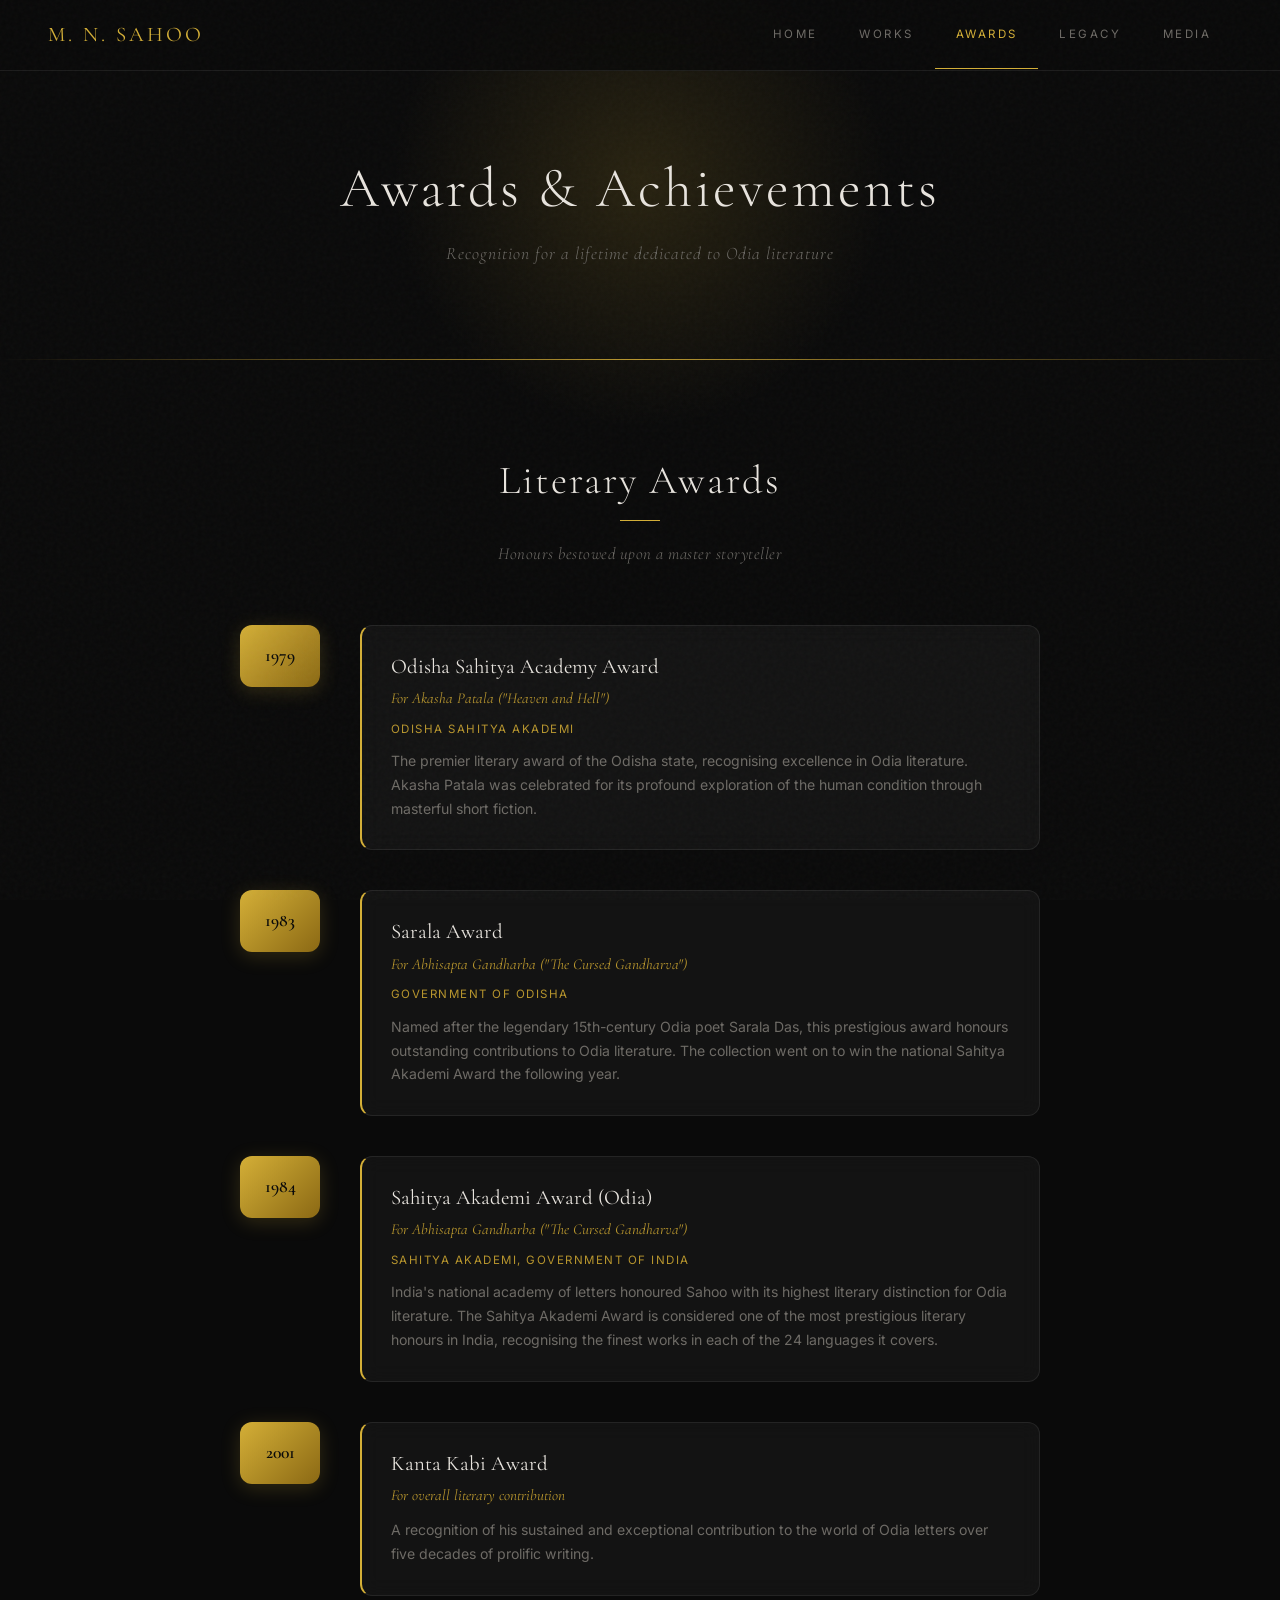
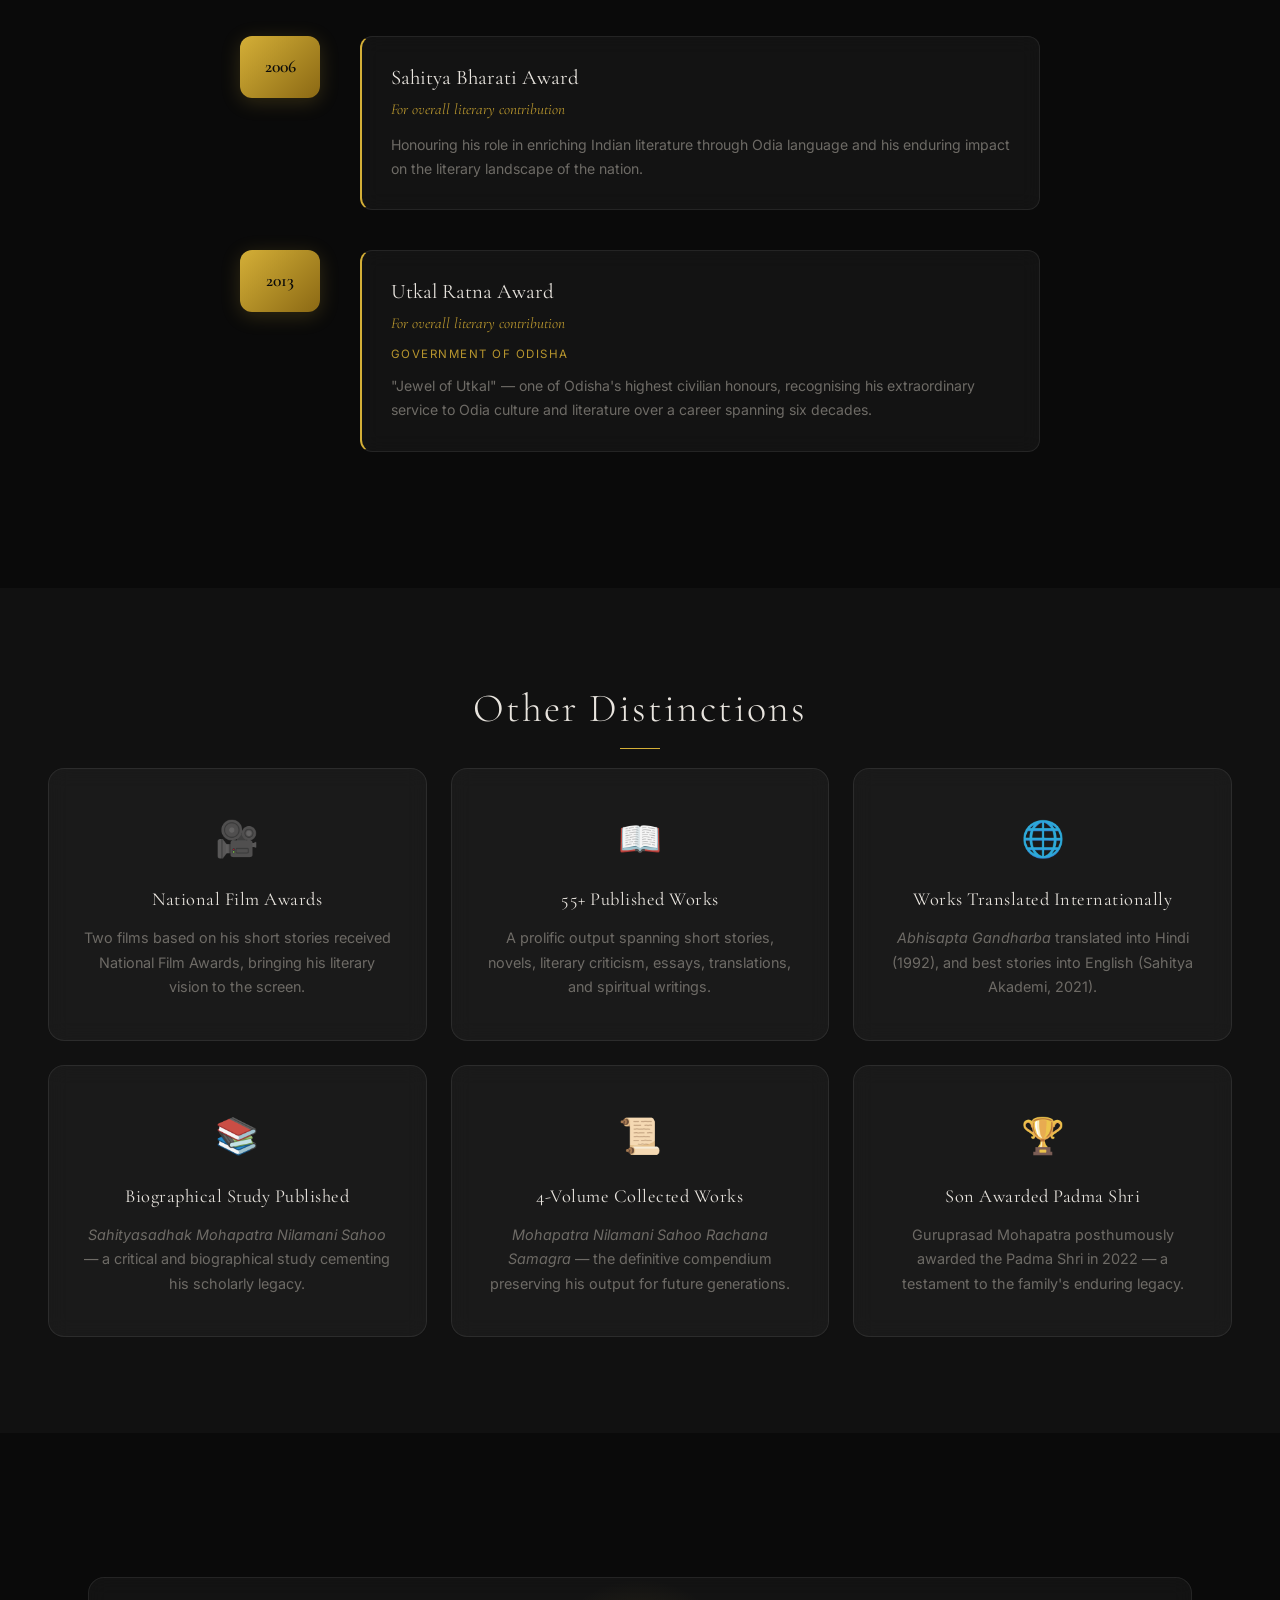
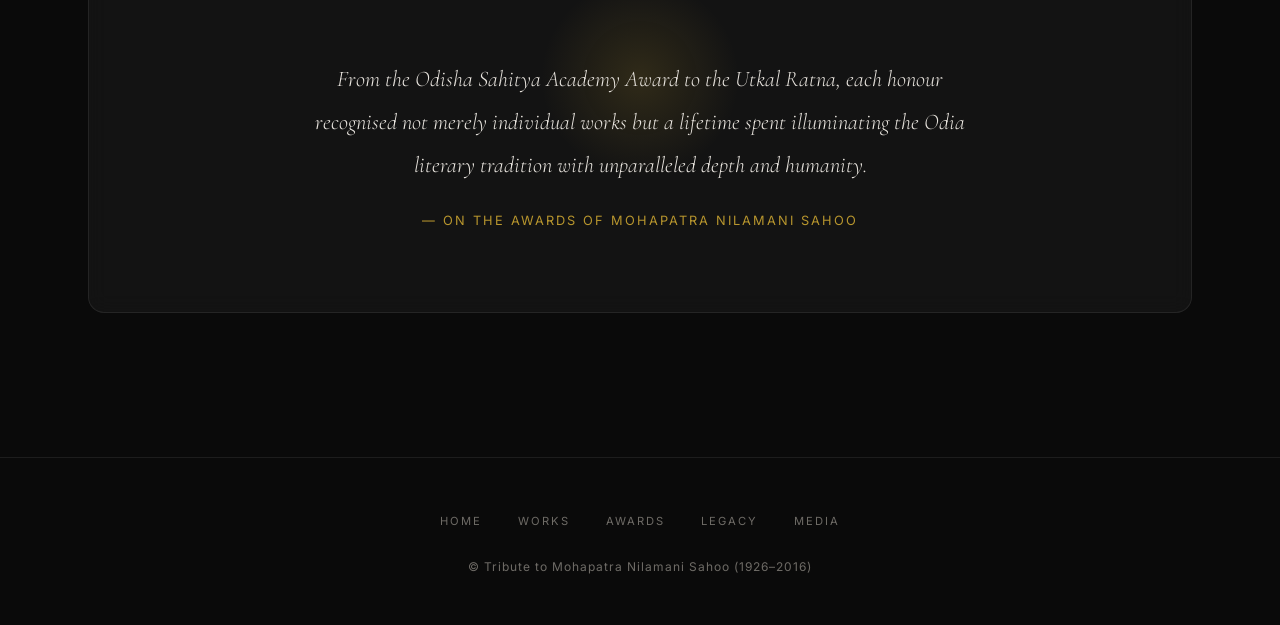
==== commit 57335aba: "Removed UI loading excel files" ====
--- a/awards.html
+++ b/awards.html
@@ -10,7 +10,6 @@
   <link rel="preconnect" href="https://fonts.gstatic.com" crossorigin>
   <link href="https://fonts.googleapis.com/css2?family=Cormorant+Garamond:ital,wght@0,300;0,400;0,600;1,300;1,400&family=Inter:wght@300;400;500&display=swap" rel="stylesheet">
   <link rel="stylesheet" href="styles.css">
-  <script src="https://cdn.sheetjs.com/xlsx-0.20.3/package/dist/xlsx.full.min.js"></script>
 </head>
 <body>
 
@@ -46,13 +45,6 @@
     <h2 class="section-title reveal">Literary Awards</h2>
     <hr class="section-divider">
     <p class="section-subtitle reveal">Honours bestowed upon a master storyteller</p>
-
-    <div class="data-source-note">
-      <span class="data-badge">&#128202; Data-driven</span>
-      Content loaded from external spreadsheet &mdash;
-      <label for="xlsx-upload" class="upload-link">upload updated .xlsx to refresh</label>
-      <input type="file" id="xlsx-upload" accept=".xlsx,.xls,.csv" style="display:none;">
-    </div>
 
     <div class="awards-timeline" id="awards-timeline">
       <div class="loading-spinner">
@@ -148,28 +140,6 @@
       document.querySelectorAll('.reveal').forEach(el => observer.observe(el));
     }
 
-    function parseXLSX(ab) {
-      const wb = XLSX.read(ab, { type: 'array' });
-      return XLSX.utils.sheet_to_json(wb.Sheets[wb.SheetNames[0]]).map(r => ({
-        year: r['Year'] != null ? String(r['Year']) : '', award: r['Award Name'] || r['Award'] || '',
-        awardedFor: r['Awarded For'] || '', presentedBy: r['Presented By'] || '', description: r['Description'] || '',
-      }));
-    }
-
-    document.getElementById('xlsx-upload').addEventListener('change', async function(e) {
-      const file = e.target.files[0]; if (!file) return;
-      try { renderAwards(parseXLSX(await file.arrayBuffer())); showToast(`Loaded ${file.name}`); }
-      catch (err) { showToast('Error: ' + err.message, true); }
-    });
-
-    function showToast(msg, isError) {
-      const t = document.createElement('div');
-      t.className = 'toast' + (isError ? ' toast-error' : '');
-      t.textContent = msg; document.body.appendChild(t);
-      setTimeout(() => t.classList.add('show'), 10);
-      setTimeout(() => { t.classList.remove('show'); setTimeout(() => t.remove(), 400); }, 3000);
-    }
-
     const observer = new IntersectionObserver((entries) => {
       entries.forEach(e => { if (e.isIntersecting) e.target.classList.add('visible'); });
     }, { threshold: 0.1, rootMargin: '0px 0px -50px 0px' });
@@ -177,10 +147,9 @@
 
     (async function() {
       try {
-        let data;
-        try { const r = await fetch('awards.xlsx'); if (!r.ok) throw 0; data = parseXLSX(await r.arrayBuffer()); }
-        catch { data = await (await fetch('data/awards.json')).json(); }
-        renderAwards(data);
+        const resp = await fetch('data/awards.json');
+        if (!resp.ok) throw new Error('Failed to load awards data');
+        renderAwards(await resp.json());
       } catch (err) {
         document.getElementById('awards-timeline').innerHTML = `<p style="text-align:center;color:var(--accent);">Unable to load awards.</p>`;
       }
--- a/styles.css
+++ b/styles.css
@@ -950,49 +950,6 @@
 }
 
 /* ===== DATA-DRIVEN UI ===== */
-.data-source-note {
-  background: var(--glass);
-  border: 1px solid var(--glass-border);
-  border-radius: 100px;
-  padding: 0.6rem 1.5rem;
-  margin-bottom: 2.5rem;
-  font-size: 0.75rem;
-  color: var(--text-dim);
-  text-align: center;
-  display: flex;
-  align-items: center;
-  justify-content: center;
-  gap: 0.6rem;
-  flex-wrap: wrap;
-  letter-spacing: 0.5px;
-}
-
-.data-badge {
-  background: linear-gradient(135deg, var(--gold), var(--bronze));
-  color: var(--noir);
-  padding: 0.2rem 0.7rem;
-  border-radius: 100px;
-  font-size: 0.65rem;
-  font-weight: 600;
-  letter-spacing: 1px;
-  white-space: nowrap;
-  text-transform: uppercase;
-}
-
-.upload-link {
-  color: var(--gold);
-  cursor: pointer;
-  text-decoration: none;
-  font-weight: 400;
-  transition: color var(--transition);
-  border-bottom: 1px solid rgba(212, 175, 55, 0.3);
-  padding-bottom: 1px;
-}
-
-.upload-link:hover {
-  color: var(--cream);
-  border-bottom-color: var(--cream);
-}
 
 /* Loading spinner */
 .loading-spinner {
